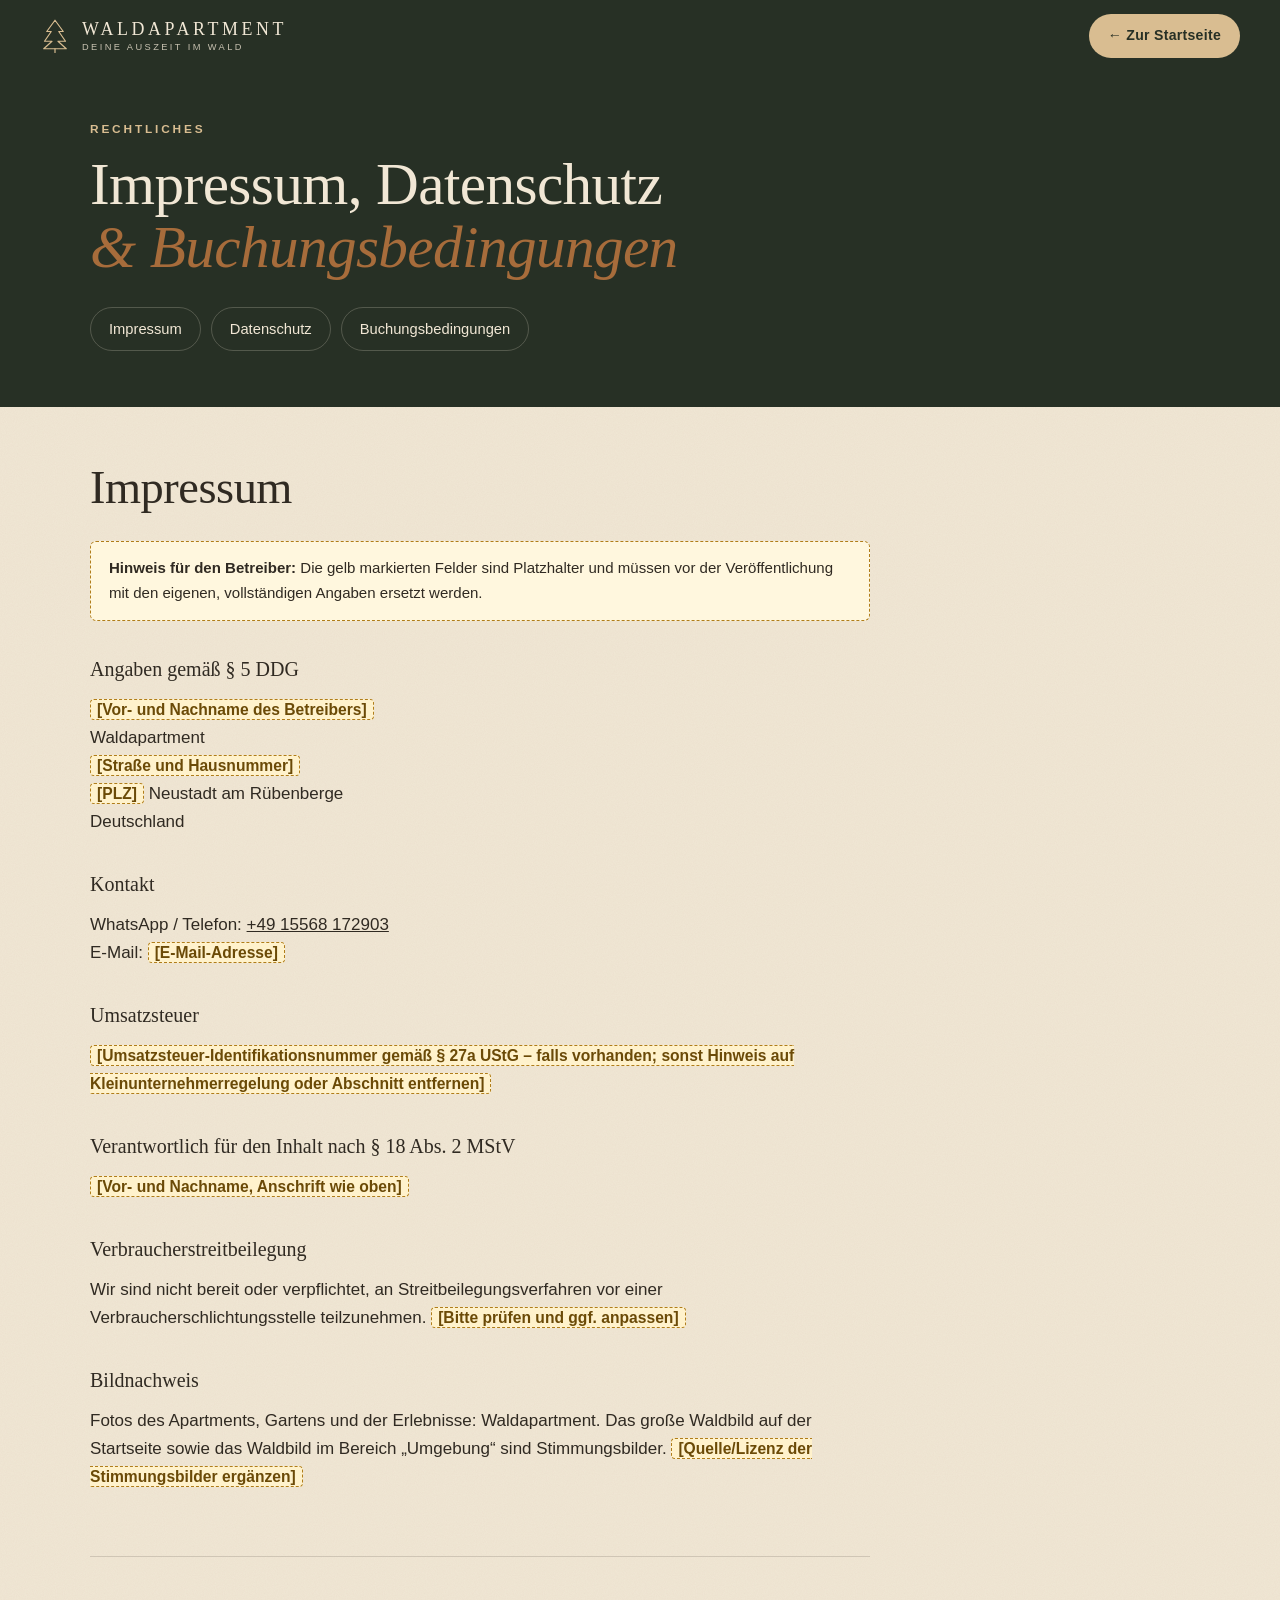
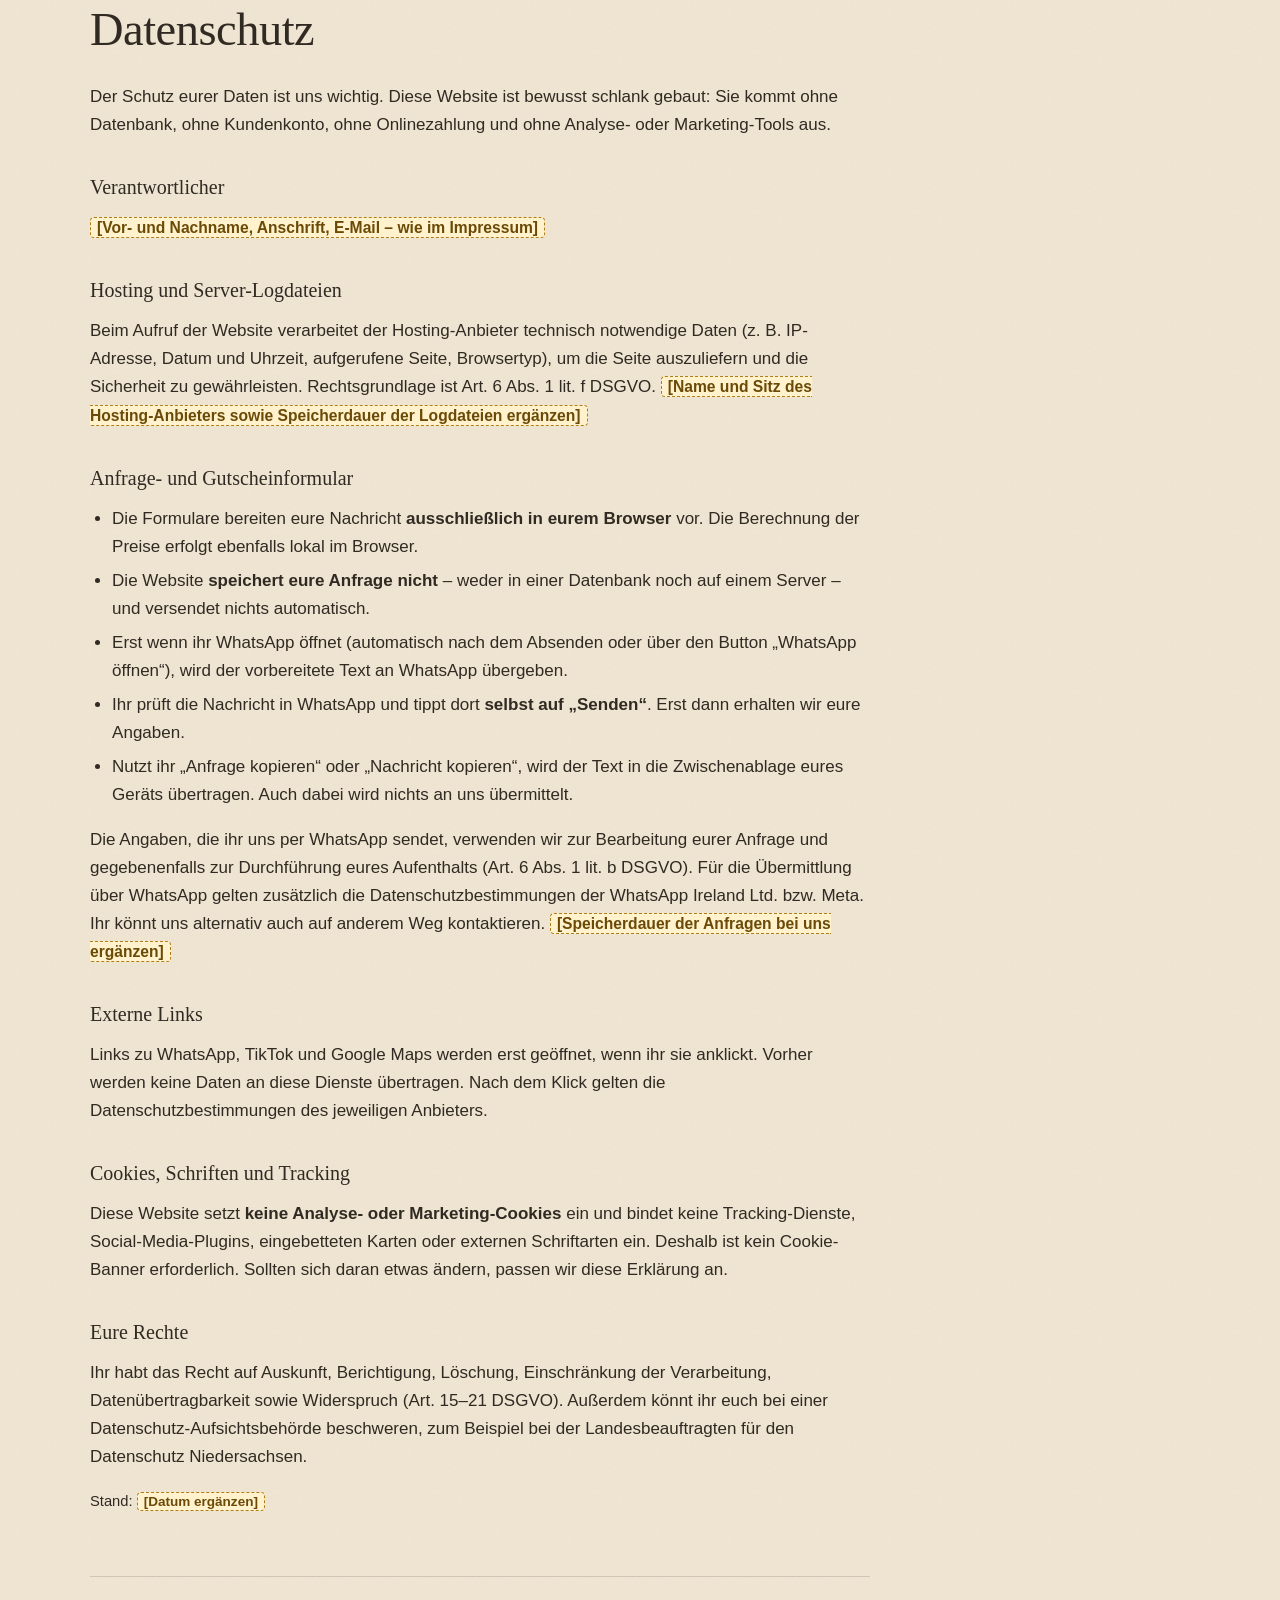
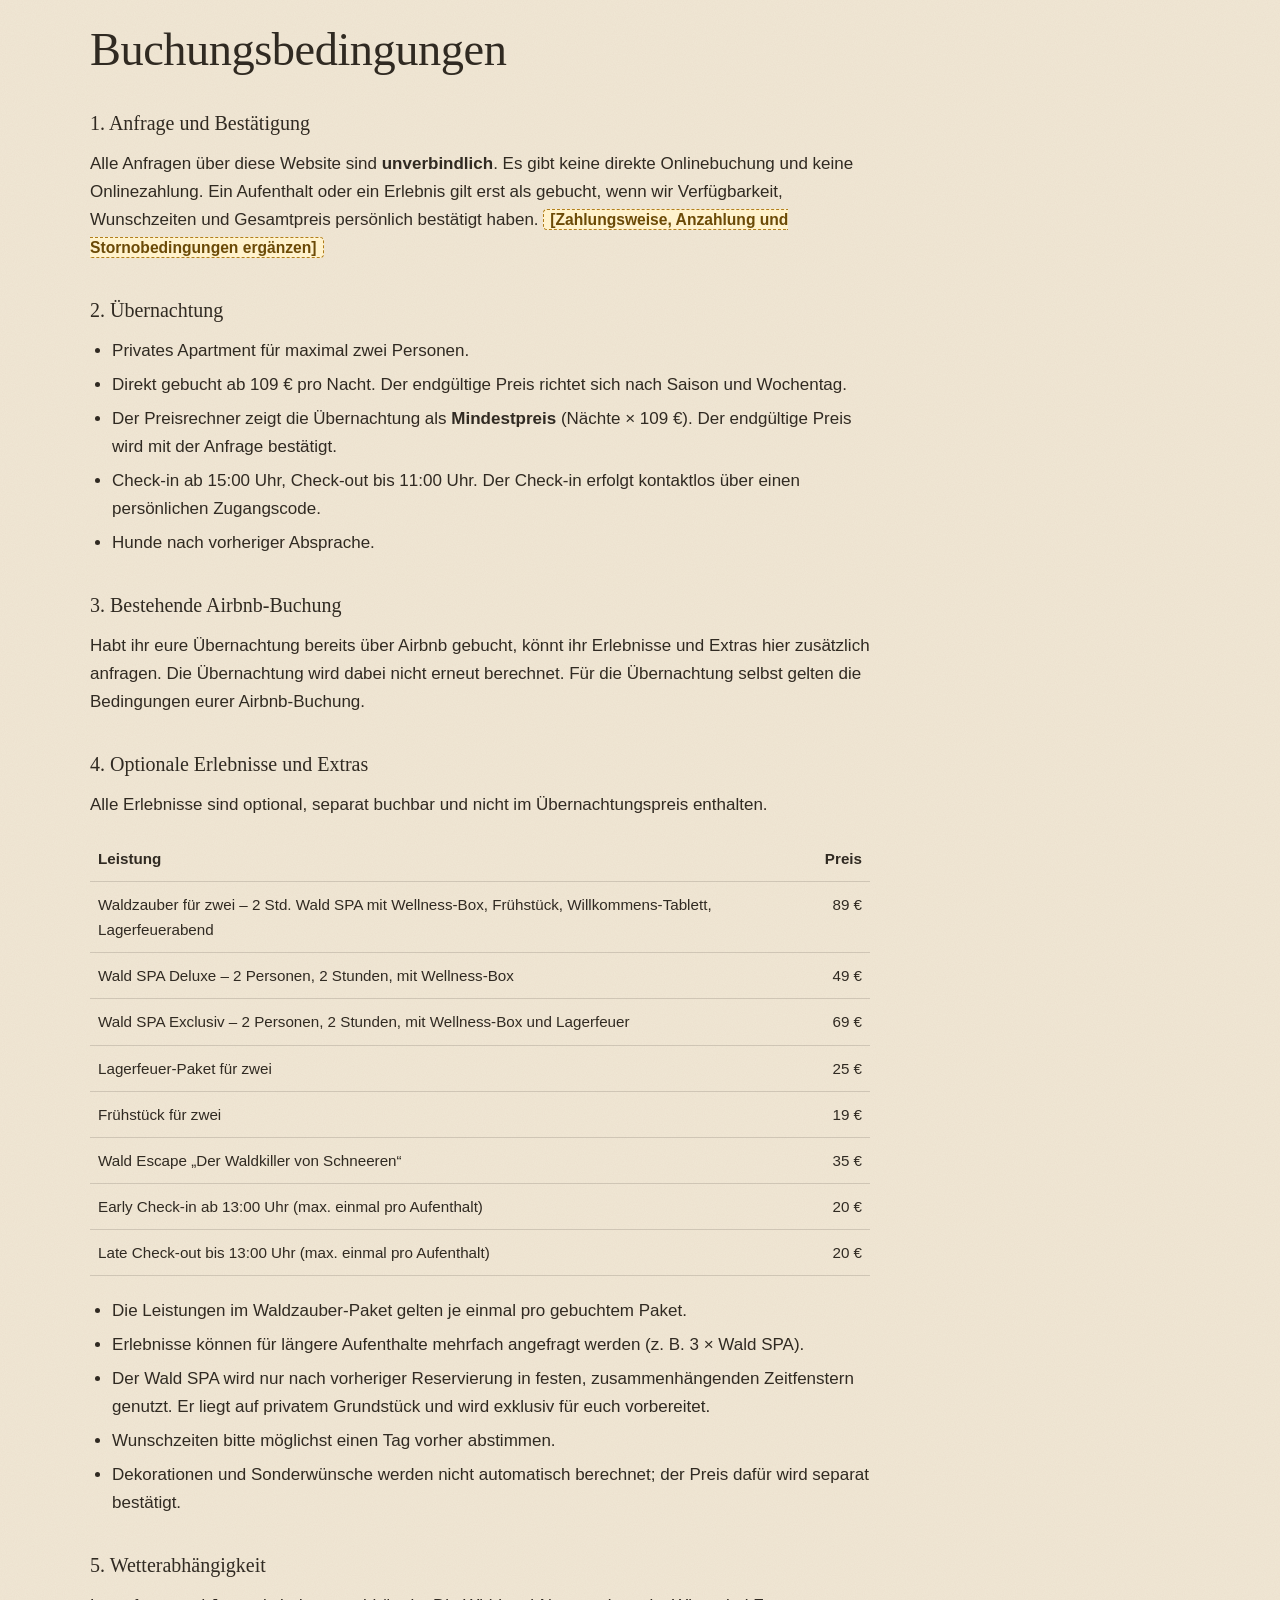
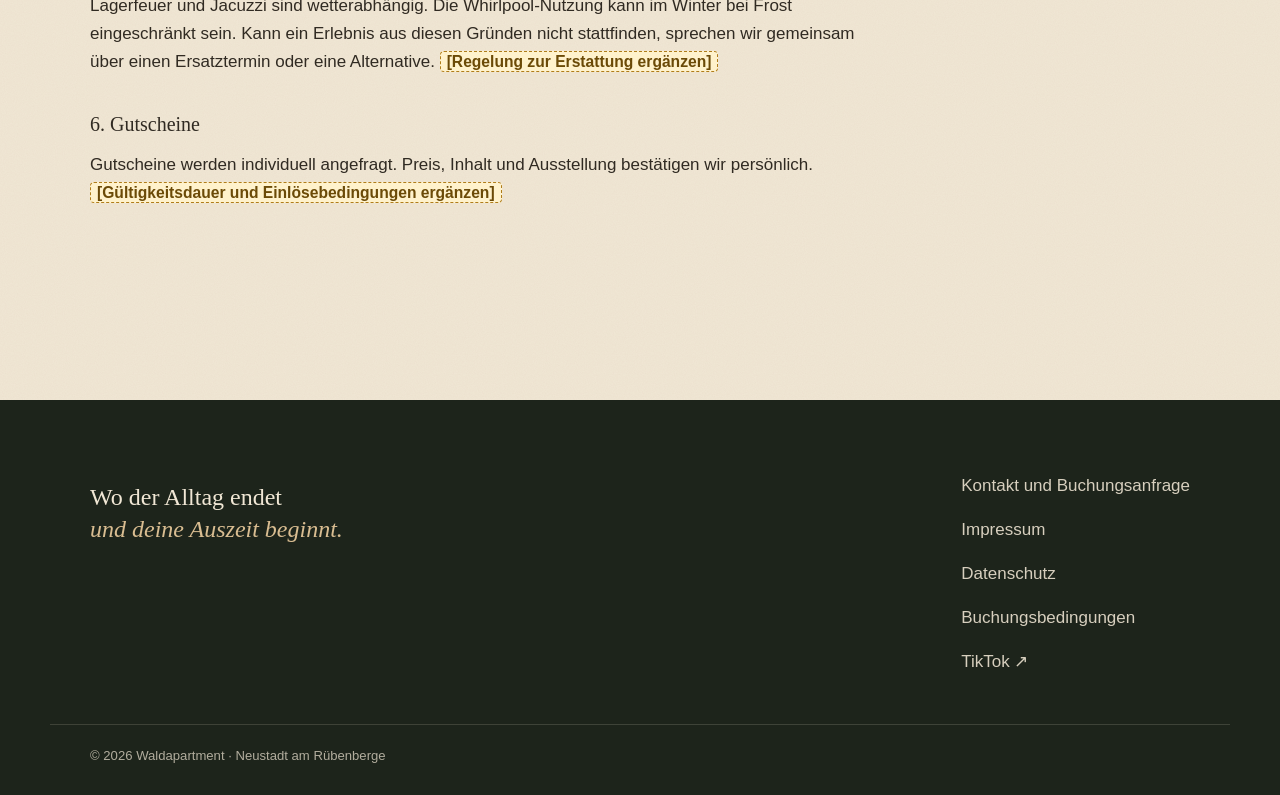
==== rechtliches.html @ f6530a15 "Waldapartment-Website: Startseite, Anfrage-Rechner, Gutscheine, Rechtliches Statische, responsive Se" ====
<!doctype html>
<html lang="de">
<head>
  <meta charset="utf-8">
  <meta name="viewport" content="width=device-width, initial-scale=1">
  <title>Impressum, Datenschutz &amp; Buchungsbedingungen | Waldapartment</title>
  <meta name="description" content="Impressum, Datenschutzerklärung und Buchungsbedingungen des Waldapartments in Neustadt am Rübenberge.">
  <meta name="robots" content="noindex, follow">
  <meta name="theme-color" content="#273025">
  <link rel="icon" href="assets/favicon.svg" type="image/svg+xml">
  <link rel="stylesheet" href="style.css">
  <style>
    .legal-header { background: var(--forest); color: var(--cream); }
    .legal-header .header-inner { height: 72px; }
    .legal-hero { background: var(--forest); color: var(--cream); padding: 48px 0 56px; }
    .legal-nav { display: flex; flex-wrap: wrap; gap: 10px; margin-top: 24px; }
    .legal-nav a { display: inline-flex; align-items: center; min-height: 44px; padding: 8px 18px; border: 1px solid var(--line-light); border-radius: 999px; text-decoration: none; font-size: .92rem; }
    .legal-nav a:hover { border-color: var(--linen); color: var(--linen); }
    .legal { padding-top: 56px; padding-bottom: 80px; }
    .legal section { max-width: 780px; padding-bottom: 48px; margin-bottom: 48px; border-bottom: 1px solid var(--line); scroll-margin-top: 24px; }
    .legal section:last-child { border-bottom: 0; }
    .legal h2 { margin-bottom: .6em; }
    .legal h3 { font-family: var(--serif); font-size: 1.25rem; margin: 1.6em 0 .5em; }
    .legal ul { list-style: disc; padding-left: 1.3em; margin-bottom: 1em; }
    .legal li { margin-bottom: .35em; }
    .todo { background: #fff2cc; border: 1px dashed #b07d1a; color: #6b4a07; padding: 1px 6px; border-radius: 4px; font-weight: 700; font-size: .92em; }
    .todo-box { background: #fff7de; border: 1px dashed #b07d1a; border-radius: var(--radius); padding: 14px 18px; margin-bottom: 1.4em; font-size: .94rem; }
    .price-table { width: 100%; border-collapse: collapse; margin: .6em 0 1.4em; font-size: .95rem; }
    .price-table th, .price-table td { text-align: left; padding: 10px 8px; border-bottom: 1px solid var(--line); vertical-align: top; }
    .price-table td:last-child, .price-table th:last-child { text-align: right; white-space: nowrap; }
    @media (max-width: 640px) { body { padding-bottom: 0; } }
  </style>
</head>
<body>
<a class="skip" href="#inhalt">Zum Inhalt springen</a>
<header class="site-header legal-header" style="position:static">
  <div class="header-inner">
    <a href="index.html" class="brand" aria-label="Zurück zur Startseite">
      <svg class="brand-tree" viewBox="0 0 40 48" aria-hidden="true"><path d="M20 3 9 18h6L6 31h10L5 41h30L24 31h10l-9-13h6Z" fill="none" stroke="currentColor" stroke-width="1.6" stroke-linejoin="round"/><path d="M20 41v5" stroke="currentColor" stroke-width="1.6" stroke-linecap="round"/></svg>
      <span class="brand-text">WALDAPARTMENT<small>DEINE AUSZEIT IM WALD</small></span>
    </a>
    <a class="btn btn-sand btn-sm" href="index.html" style="margin-left:auto">← Zur Startseite</a>
  </div>
</header>

<div class="legal-hero">
  <div class="container">
    <p class="eyebrow eyebrow-sand">Rechtliches</p>
    <h1 class="display-2">Impressum, Datenschutz<br><em>&amp; Buchungsbedingungen</em></h1>
    <nav class="legal-nav" aria-label="Rechtliche Abschnitte">
      <a href="#impressum">Impressum</a>
      <a href="#datenschutz">Datenschutz</a>
      <a href="#bedingungen">Buchungsbedingungen</a>
    </nav>
  </div>
</div>

<main class="legal container" id="inhalt">
  <section id="impressum" aria-labelledby="h-impressum">
    <h2 class="display-3" id="h-impressum">Impressum</h2>
    <p class="todo-box"><strong>Hinweis für den Betreiber:</strong> Die gelb markierten Felder sind Platzhalter und müssen vor der Veröffentlichung mit den eigenen, vollständigen Angaben ersetzt werden.</p>
    <h3>Angaben gemäß § 5 DDG</h3>
    <p>
      <span class="todo">[Vor- und Nachname des Betreibers]</span><br>
      Waldapartment<br>
      <span class="todo">[Straße und Hausnummer]</span><br>
      <span class="todo">[PLZ]</span> Neustadt am Rübenberge<br>
      Deutschland
    </p>
    <h3>Kontakt</h3>
    <p>
      WhatsApp / Telefon: <a href="https://wa.me/4915568172903" target="_blank" rel="noopener noreferrer">+49 15568 172903</a><br>
      E-Mail: <span class="todo">[E-Mail-Adresse]</span>
    </p>
    <h3>Umsatzsteuer</h3>
    <p><span class="todo">[Umsatzsteuer-Identifikationsnummer gemäß § 27a UStG – falls vorhanden; sonst Hinweis auf Kleinunternehmerregelung oder Abschnitt entfernen]</span></p>
    <h3>Verantwortlich für den Inhalt nach § 18 Abs. 2 MStV</h3>
    <p><span class="todo">[Vor- und Nachname, Anschrift wie oben]</span></p>
    <h3>Verbraucherstreitbeilegung</h3>
    <p>Wir sind nicht bereit oder verpflichtet, an Streitbeilegungsverfahren vor einer Verbraucherschlichtungsstelle teilzunehmen. <span class="todo">[Bitte prüfen und ggf. anpassen]</span></p>
    <h3>Bildnachweis</h3>
    <p>Fotos des Apartments, Gartens und der Erlebnisse: Waldapartment. Das große Waldbild auf der Startseite sowie das Waldbild im Bereich „Umgebung“ sind Stimmungsbilder. <span class="todo">[Quelle/Lizenz der Stimmungsbilder ergänzen]</span></p>
  </section>

  <section id="datenschutz" aria-labelledby="h-datenschutz">
    <h2 class="display-3" id="h-datenschutz">Datenschutz</h2>
    <p>Der Schutz eurer Daten ist uns wichtig. Diese Website ist bewusst schlank gebaut: Sie kommt ohne Datenbank, ohne Kundenkonto, ohne Onlinezahlung und ohne Analyse- oder Marketing-Tools aus.</p>

    <h3>Verantwortlicher</h3>
    <p><span class="todo">[Vor- und Nachname, Anschrift, E-Mail – wie im Impressum]</span></p>

    <h3>Hosting und Server-Logdateien</h3>
    <p>Beim Aufruf der Website verarbeitet der Hosting-Anbieter technisch notwendige Daten (z. B. IP-Adresse, Datum und Uhrzeit, aufgerufene Seite, Browsertyp), um die Seite auszuliefern und die Sicherheit zu gewährleisten. Rechtsgrundlage ist Art. 6 Abs. 1 lit. f DSGVO. <span class="todo">[Name und Sitz des Hosting-Anbieters sowie Speicherdauer der Logdateien ergänzen]</span></p>

    <h3>Anfrage- und Gutscheinformular</h3>
    <ul>
      <li>Die Formulare bereiten eure Nachricht <strong>ausschließlich in eurem Browser</strong> vor. Die Berechnung der Preise erfolgt ebenfalls lokal im Browser.</li>
      <li>Die Website <strong>speichert eure Anfrage nicht</strong> – weder in einer Datenbank noch auf einem Server – und versendet nichts automatisch.</li>
      <li>Erst wenn ihr WhatsApp öffnet (automatisch nach dem Absenden oder über den Button „WhatsApp öffnen“), wird der vorbereitete Text an WhatsApp übergeben.</li>
      <li>Ihr prüft die Nachricht in WhatsApp und tippt dort <strong>selbst auf „Senden“</strong>. Erst dann erhalten wir eure Angaben.</li>
      <li>Nutzt ihr „Anfrage kopieren“ oder „Nachricht kopieren“, wird der Text in die Zwischenablage eures Geräts übertragen. Auch dabei wird nichts an uns übermittelt.</li>
    </ul>
    <p>Die Angaben, die ihr uns per WhatsApp sendet, verwenden wir zur Bearbeitung eurer Anfrage und gegebenenfalls zur Durchführung eures Aufenthalts (Art. 6 Abs. 1 lit. b DSGVO). Für die Übermittlung über WhatsApp gelten zusätzlich die Datenschutzbestimmungen der WhatsApp Ireland Ltd. bzw. Meta. Ihr könnt uns alternativ auch auf anderem Weg kontaktieren. <span class="todo">[Speicherdauer der Anfragen bei uns ergänzen]</span></p>

    <h3>Externe Links</h3>
    <p>Links zu WhatsApp, TikTok und Google Maps werden erst geöffnet, wenn ihr sie anklickt. Vorher werden keine Daten an diese Dienste übertragen. Nach dem Klick gelten die Datenschutzbestimmungen des jeweiligen Anbieters.</p>

    <h3>Cookies, Schriften und Tracking</h3>
    <p>Diese Website setzt <strong>keine Analyse- oder Marketing-Cookies</strong> ein und bindet keine Tracking-Dienste, Social-Media-Plugins, eingebetteten Karten oder externen Schriftarten ein. Deshalb ist kein Cookie-Banner erforderlich. Sollten sich daran etwas ändern, passen wir diese Erklärung an.</p>

    <h3>Eure Rechte</h3>
    <p>Ihr habt das Recht auf Auskunft, Berichtigung, Löschung, Einschränkung der Verarbeitung, Datenübertragbarkeit sowie Widerspruch (Art. 15–21 DSGVO). Außerdem könnt ihr euch bei einer Datenschutz-Aufsichtsbehörde beschweren, zum Beispiel bei der Landesbeauftragten für den Datenschutz Niedersachsen.</p>
    <p class="small">Stand: <span class="todo">[Datum ergänzen]</span></p>
  </section>

  <section id="bedingungen" aria-labelledby="h-bedingungen">
    <h2 class="display-3" id="h-bedingungen">Buchungsbedingungen</h2>

    <h3>1. Anfrage und Bestätigung</h3>
    <p>Alle Anfragen über diese Website sind <strong>unverbindlich</strong>. Es gibt keine direkte Onlinebuchung und keine Onlinezahlung. Ein Aufenthalt oder ein Erlebnis gilt erst als gebucht, wenn wir Verfügbarkeit, Wunschzeiten und Gesamtpreis persönlich bestätigt haben. <span class="todo">[Zahlungsweise, Anzahlung und Stornobedingungen ergänzen]</span></p>

    <h3>2. Übernachtung</h3>
    <ul>
      <li>Privates Apartment für maximal zwei Personen.</li>
      <li>Direkt gebucht ab 109 € pro Nacht. Der endgültige Preis richtet sich nach Saison und Wochentag.</li>
      <li>Der Preisrechner zeigt die Übernachtung als <strong>Mindestpreis</strong> (Nächte × 109 €). Der endgültige Preis wird mit der Anfrage bestätigt.</li>
      <li>Check-in ab 15:00 Uhr, Check-out bis 11:00 Uhr. Der Check-in erfolgt kontaktlos über einen persönlichen Zugangscode.</li>
      <li>Hunde nach vorheriger Absprache.</li>
    </ul>

    <h3>3. Bestehende Airbnb-Buchung</h3>
    <p>Habt ihr eure Übernachtung bereits über Airbnb gebucht, könnt ihr Erlebnisse und Extras hier zusätzlich anfragen. Die Übernachtung wird dabei nicht erneut berechnet. Für die Übernachtung selbst gelten die Bedingungen eurer Airbnb-Buchung.</p>

    <h3>4. Optionale Erlebnisse und Extras</h3>
    <p>Alle Erlebnisse sind optional, separat buchbar und nicht im Übernachtungspreis enthalten.</p>
    <table class="price-table">
      <thead><tr><th scope="col">Leistung</th><th scope="col">Preis</th></tr></thead>
      <tbody>
        <tr><td>Waldzauber für zwei – 2 Std. Wald SPA mit Wellness-Box, Frühstück, Willkommens-Tablett, Lagerfeuerabend</td><td>89 €</td></tr>
        <tr><td>Wald SPA Deluxe – 2 Personen, 2 Stunden, mit Wellness-Box</td><td>49 €</td></tr>
        <tr><td>Wald SPA Exclusiv – 2 Personen, 2 Stunden, mit Wellness-Box und Lagerfeuer</td><td>69 €</td></tr>
        <tr><td>Lagerfeuer-Paket für zwei</td><td>25 €</td></tr>
        <tr><td>Frühstück für zwei</td><td>19 €</td></tr>
        <tr><td>Wald Escape „Der Waldkiller von Schneeren“</td><td>35 €</td></tr>
        <tr><td>Early Check-in ab 13:00 Uhr (max. einmal pro Aufenthalt)</td><td>20 €</td></tr>
        <tr><td>Late Check-out bis 13:00 Uhr (max. einmal pro Aufenthalt)</td><td>20 €</td></tr>
      </tbody>
    </table>
    <ul>
      <li>Die Leistungen im Waldzauber-Paket gelten je einmal pro gebuchtem Paket.</li>
      <li>Erlebnisse können für längere Aufenthalte mehrfach angefragt werden (z. B. 3 × Wald SPA).</li>
      <li>Der Wald SPA wird nur nach vorheriger Reservierung in festen, zusammenhängenden Zeitfenstern genutzt. Er liegt auf privatem Grundstück und wird exklusiv für euch vorbereitet.</li>
      <li>Wunschzeiten bitte möglichst einen Tag vorher abstimmen.</li>
      <li>Dekorationen und Sonderwünsche werden nicht automatisch berechnet; der Preis dafür wird separat bestätigt.</li>
    </ul>

    <h3>5. Wetterabhängigkeit</h3>
    <p>Lagerfeuer und Jacuzzi sind wetterabhängig. Die Whirlpool-Nutzung kann im Winter bei Frost eingeschränkt sein. Kann ein Erlebnis aus diesen Gründen nicht stattfinden, sprechen wir gemeinsam über einen Ersatztermin oder eine Alternative. <span class="todo">[Regelung zur Erstattung ergänzen]</span></p>

    <h3>6. Gutscheine</h3>
    <p>Gutscheine werden individuell angefragt. Preis, Inhalt und Ausstellung bestätigen wir persönlich. <span class="todo">[Gültigkeitsdauer und Einlösebedingungen ergänzen]</span></p>
  </section>
</main>

<footer class="site-footer">
  <div class="container footer-grid">
    <p class="footer-claim">Wo der Alltag endet<br><em>und deine Auszeit beginnt.</em></p>
    <ul class="footer-links">
      <li><a href="index.html#anfrage">Kontakt und Buchungsanfrage</a></li>
      <li><a href="#impressum">Impressum</a></li>
      <li><a href="#datenschutz">Datenschutz</a></li>
      <li><a href="#bedingungen">Buchungsbedingungen</a></li>
      <li><a href="https://www.tiktok.com/@waldapartmentneustadt" target="_blank" rel="noopener noreferrer">TikTok ↗</a></li>
    </ul>
  </div>
  <p class="container copyright">© <span id="year">2026</span> Waldapartment · Neustadt am Rübenberge</p>
</footer>
<script>document.getElementById('year').textContent = new Date().getFullYear();</script>
</body>
</html>
---- style.css ----
/* ==========================================================
   Waldapartment – Deine Auszeit im Wald
   ========================================================== */
:root {
  --forest: #273025;
  --pine: #384331;
  --cream: #F1E7D5;
  --linen: #D9BD91;
  --copper: #A76C3B;
  --ink: #302A22;

  --forest-deep: #1d241b;
  --cream-2: #e9dcc4;
  --line: rgba(48, 42, 34, .16);
  --line-light: rgba(241, 231, 213, .22);
  --muted: #5d5346;
  --whatsapp: #2f6b46;

  --serif: Georgia, "Times New Roman", serif;
  --sans: Arial, Helvetica, sans-serif;

  --radius: 6px;
  --radius-lg: 10px;
  --container: 1180px;
  --gutter: clamp(16px, 4vw, 40px);
  --header-h: 84px;
  --ease: cubic-bezier(.2, .7, .2, 1);

  --paper: url("data:image/svg+xml,%3Csvg xmlns='http://www.w3.org/2000/svg' width='160' height='160'%3E%3Cfilter id='n'%3E%3CfeTurbulence type='fractalNoise' baseFrequency='.9' numOctaves='2' stitchTiles='stitch'/%3E%3CfeColorMatrix values='0 0 0 0 .35 0 0 0 0 .27 0 0 0 0 .17 0 0 0 .07 0'/%3E%3C/filter%3E%3Crect width='160' height='160' filter='url(%23n)'/%3E%3C/svg%3E");
}

*, *::before, *::after { box-sizing: border-box; }
html { -webkit-text-size-adjust: 100%; scroll-padding-top: 72px; }
@media (prefers-reduced-motion: no-preference) { html { scroll-behavior: smooth; } }
body {
  margin: 0;
  font-family: var(--sans);
  font-size: 17px;
  line-height: 1.65;
  color: var(--ink);
  background: var(--cream) var(--paper);
  overflow-x: hidden;
}
img { max-width: 100%; height: auto; display: block; }
figure { margin: 0; }
p { margin: 0 0 1em; }
a { color: inherit; }
h1, h2, h3 { margin: 0; font-weight: 400; }
button, input, select, textarea { font: inherit; color: inherit; }
ul { margin: 0; padding: 0; list-style: none; }
[hidden] { display: none !important; }

:focus-visible { outline: 3px solid var(--copper); outline-offset: 3px; border-radius: 3px; }
.request :focus-visible, .spa :focus-visible, .special-card :focus-visible, .site-header :focus-visible, .site-footer :focus-visible { outline-color: var(--linen); }

.sr-only { position: absolute; width: 1px; height: 1px; padding: 0; margin: -1px; overflow: hidden; clip: rect(0 0 0 0); white-space: nowrap; border: 0; }
.skip { position: absolute; left: 12px; top: -60px; z-index: 200; background: var(--cream); color: var(--forest); padding: 10px 16px; border-radius: var(--radius); }
.skip:focus { top: 12px; }

.container { width: 100%; max-width: var(--container); margin: 0 auto; padding: 0 var(--gutter); }
.narrow { max-width: 820px; }
.section { padding: clamp(64px, 9vw, 120px) 0; }

/* ---------- Typography ---------- */
.display, .display-2, .display-3, .h2, .h3 { font-family: var(--serif); line-height: 1.08; letter-spacing: -.01em; }
.display { font-size: clamp(2.6rem, 7.4vw, 5.6rem); }
.display-2 { font-size: clamp(2.1rem, 5vw, 3.7rem); margin-bottom: .45em; }
.display-3 { font-size: clamp(1.9rem, 4vw, 2.9rem); margin-bottom: .4em; }
.h2 { font-size: clamp(1.7rem, 3.2vw, 2.4rem); margin-bottom: .45em; }
.h3 { font-size: clamp(1.3rem, 2.2vw, 1.6rem); margin-bottom: .5em; line-height: 1.2; }
.display em, .display-2 em, .display-3 em, .special-lead em, .footer-claim em { font-style: italic; color: var(--copper); }
.hero .display em, .spa em, .request .display-2 em, .special-card em, .footer-claim em { color: var(--linen); }

.eyebrow {
  font-family: var(--sans);
  font-size: .74rem;
  letter-spacing: .24em;
  text-transform: uppercase;
  font-weight: 700;
  margin-bottom: 1.1em;
}
.eyebrow-copper { color: var(--copper); }
.eyebrow-sand { color: var(--linen); }
.small { font-size: .92rem; }
.fine { font-size: .82rem; line-height: 1.55; opacity: .85; }
.center { text-align: center; }
.strong { font-weight: 700; margin: 0; }
.req { color: var(--copper); }
.opt { font-weight: 400; opacity: .7; font-size: .85em; }

/* ---------- Buttons ---------- */
.btn {
  display: inline-flex; align-items: center; justify-content: center; gap: .5em;
  min-height: 48px; padding: 12px 24px;
  border-radius: 999px; border: 1px solid transparent;
  font-family: var(--sans); font-size: .95rem; font-weight: 700; letter-spacing: .02em;
  text-decoration: none; cursor: pointer; text-align: center;
  transition: background-color .25s var(--ease), color .25s var(--ease), border-color .25s var(--ease), transform .25s var(--ease);
}
.btn:active { transform: translateY(1px); }
.btn-sm { min-height: 44px; padding: 9px 18px; font-size: .88rem; }
.btn-block { width: 100%; }
.btn-sand { background: var(--linen); color: var(--forest); }
.btn-sand:hover { background: #e6cda4; }
.btn-forest { background: var(--forest); color: var(--cream); }
.btn-forest:hover { background: var(--pine); }
.btn-ghost { border-color: rgba(241, 231, 213, .55); color: var(--cream); background: rgba(39, 48, 37, .18); }
.btn-ghost:hover { background: rgba(241, 231, 213, .12); border-color: var(--cream); }
.btn-outline { border-color: var(--forest); color: var(--forest); background: transparent; }
.btn-outline:hover { background: var(--forest); color: var(--cream); }
.btn-outline-light { border-color: var(--linen); color: var(--cream); background: transparent; }
.btn-outline-light:hover { background: rgba(217, 189, 145, .15); }
.btn-whatsapp { background: var(--whatsapp); color: #fff; }
.btn-whatsapp:hover { background: #255a3a; }
.btn-row { display: flex; flex-wrap: wrap; gap: 12px; }

.link-arrow { display: inline-flex; gap: .4em; align-items: center; min-height: 44px; color: var(--forest); font-weight: 700; text-decoration: none; border-bottom: 1px solid var(--copper); }
.link-arrow:hover { color: var(--copper); }

/* ---------- Header ---------- */
.site-header { position: fixed; inset: 0 0 auto 0; z-index: 100; color: var(--cream); transition: background-color .35s var(--ease), box-shadow .35s var(--ease); }
.header-inner { max-width: 1320px; margin: 0 auto; padding: 0 var(--gutter); height: var(--header-h); display: flex; align-items: center; gap: 24px; transition: height .35s var(--ease); }
.site-header.is-scrolled, .site-header.menu-open { background: var(--forest); box-shadow: 0 1px 0 var(--line-light); }
.site-header.is-scrolled .header-inner { height: 64px; }

.brand { display: inline-flex; align-items: center; gap: 12px; text-decoration: none; color: inherit; min-height: 44px; }
.brand-tree { width: 30px; height: 36px; flex: none; color: var(--linen); }
.brand-text { font-family: var(--serif); font-size: 1.12rem; letter-spacing: .2em; line-height: 1.15; }
.brand-text small { display: block; font-family: var(--sans); font-size: .58rem; letter-spacing: .26em; opacity: .8; margin-top: 3px; }

.main-nav { display: flex; gap: clamp(14px, 2vw, 30px); margin-left: auto; }
.main-nav a { text-decoration: none; font-size: .9rem; letter-spacing: .04em; padding: 10px 0; position: relative; }
.main-nav a::after { content: ""; position: absolute; left: 0; right: 0; bottom: 4px; height: 1px; background: var(--linen); transform: scaleX(0); transform-origin: left; transition: transform .3s var(--ease); }
.main-nav a:hover::after { transform: scaleX(1); }
.header-cta .short { display: none; }
.menu-toggle { display: none; width: 46px; height: 46px; border: 1px solid var(--line-light); background: transparent; border-radius: 999px; cursor: pointer; flex-direction: column; justify-content: center; align-items: center; gap: 5px; padding: 0; }
.menu-toggle span { display: block; width: 18px; height: 1.5px; background: var(--cream); transition: transform .3s var(--ease), opacity .2s; }
.menu-toggle[aria-expanded="true"] span:nth-child(1) { transform: translateY(6.5px) rotate(45deg); }
.menu-toggle[aria-expanded="true"] span:nth-child(2) { opacity: 0; }
.menu-toggle[aria-expanded="true"] span:nth-child(3) { transform: translateY(-6.5px) rotate(-45deg); }

/* ---------- Hero ---------- */
.hero { position: relative; min-height: 92vh; min-height: 92svh; display: flex; align-items: flex-end; color: var(--cream); overflow: hidden; background: var(--forest); }
.hero-img { position: absolute; inset: 0; width: 100%; height: 100%; object-fit: cover; object-position: 60% 50%; }
.hero-shade { position: absolute; inset: 0; background:
  linear-gradient(180deg, rgba(29, 36, 27, .72) 0%, rgba(29, 36, 27, .15) 30%, rgba(29, 36, 27, .35) 55%, rgba(29, 36, 27, .92) 100%),
  linear-gradient(90deg, rgba(29, 36, 27, .7) 0%, rgba(29, 36, 27, 0) 70%); }
.hero-content { position: relative; padding-top: 140px; padding-bottom: clamp(80px, 12vh, 130px); }
.hero .display { margin: 0 0 .4em; text-shadow: 0 2px 30px rgba(0, 0, 0, .25); }
.hero-lead { font-size: clamp(1.02rem, 1.6vw, 1.2rem); max-width: 34em; opacity: .95; margin-bottom: 1.8em; }
.hero-price { margin: 1.4em 0 0; font-size: .92rem; letter-spacing: .03em; opacity: .9; }
.hero-price strong { color: var(--linen); font-family: var(--serif); font-size: 1.15rem; }
.hero-hint { position: absolute; left: 50%; bottom: 22px; transform: translateX(-50%); margin: 0; font-size: .66rem; letter-spacing: .32em; text-transform: uppercase; opacity: .75; white-space: nowrap; display: flex; flex-direction: column; align-items: center; gap: 8px; }
.hero-hint::after { content: ""; width: 1px; height: 26px; background: linear-gradient(var(--linen), transparent); }
.photo-note { position: absolute; right: 14px; bottom: 12px; margin: 0; font-size: .65rem; letter-spacing: .12em; opacity: .55; }

/* ---------- Trust ---------- */
.trust { background: var(--forest); color: var(--cream); border-top: 1px solid var(--line-light); }
.trust-list { display: grid; grid-template-columns: repeat(3, 1fr); }
.trust-list li { display: flex; align-items: center; justify-content: center; gap: 12px; padding: 22px 12px; font-size: .92rem; letter-spacing: .04em; text-align: center; }
.trust-list li + li { border-left: 1px solid var(--line-light); }
.trust-list svg { width: 22px; height: 26px; color: var(--linen); flex: none; }

/* ---------- Airbnb ---------- */
.airbnb { margin-top: clamp(40px, 6vw, 72px); }
.airbnb-card { display: flex; align-items: center; justify-content: space-between; gap: 28px; padding: clamp(24px, 4vw, 40px); border: 1px solid var(--copper); border-radius: var(--radius-lg); background: linear-gradient(120deg, rgba(217, 189, 145, .45), rgba(217, 189, 145, .15)); }
.airbnb-card p:last-child { margin-bottom: 0; max-width: 40em; }
.airbnb-card .btn { flex: none; }

/* ---------- Apartment ---------- */
.intro-grid { display: grid; grid-template-columns: 1.1fr 1fr; gap: clamp(28px, 6vw, 80px); align-items: end; margin-bottom: clamp(40px, 6vw, 72px); }
.intro-text p { font-size: 1.08rem; }
.price-tag { padding: 14px 18px; border-left: 2px solid var(--copper); background: rgba(217, 189, 145, .25); border-radius: 0 var(--radius) var(--radius) 0; font-size: 1rem !important; }
.price-tag strong { font-family: var(--serif); font-size: 1.2em; color: var(--forest); }
.price-label { display: inline-block; font-size: .66rem; letter-spacing: .2em; text-transform: uppercase; font-weight: 700; color: var(--copper); margin-right: .5em; }
.price-tag-dark { background: rgba(241, 231, 213, .08); border-left-color: var(--linen); max-width: 640px; }
.price-tag-dark strong { color: var(--linen); }
.price-tag-dark .price-label { color: var(--linen); }

.tabs { display: flex; gap: 6px; border-bottom: 1px solid var(--line); margin-bottom: 28px; overflow-x: auto; scrollbar-width: none; }
.tabs::-webkit-scrollbar { display: none; }
.tabs [role="tab"] { flex: none; min-height: 48px; padding: 10px 18px; border: 0; background: transparent; cursor: pointer; font-size: .92rem; letter-spacing: .03em; color: var(--muted); border-bottom: 2px solid transparent; margin-bottom: -1px; white-space: nowrap; }
.tabs [role="tab"]:hover { color: var(--forest); }
.tabs [role="tab"][aria-selected="true"] { color: var(--forest); font-weight: 700; border-bottom-color: var(--copper); }

.gallery-panel { display: grid; grid-template-columns: 1.15fr 1fr; gap: clamp(24px, 5vw, 64px); align-items: center; }
.gallery-panel:focus-visible { outline-offset: 8px; }
.gallery-media { aspect-ratio: 4 / 3; border-radius: var(--radius-lg); overflow: hidden; background: var(--pine); position: relative; }
.gallery-media img { width: 100%; height: 100%; object-fit: cover; }
.gallery-media.is-swapping img, .gallery-media.is-swapping .placeholder, .gallery-text.is-swapping { opacity: 0; }
.gallery-media img, .gallery-media .placeholder, .gallery-text { transition: opacity .3s var(--ease); }

.placeholder { position: absolute; inset: 0; display: flex; flex-direction: column; align-items: center; justify-content: center; gap: 14px; padding: 24px; text-align: center; color: var(--cream); background: linear-gradient(160deg, var(--pine), var(--forest)); }
.placeholder::before { content: ""; position: absolute; inset: 14px; border: 1px solid var(--line-light); border-radius: var(--radius); }
.placeholder svg { width: 46px; height: 56px; color: var(--linen); }
.placeholder p { margin: 0; font-family: var(--serif); font-size: 1.15rem; font-style: italic; }
.placeholder small { font-size: .7rem; letter-spacing: .2em; text-transform: uppercase; opacity: .7; }

.check-list li { position: relative; padding: 8px 0 8px 30px; border-bottom: 1px solid var(--line); }
.check-list li:last-child { border-bottom: 0; }
.check-list li::before { content: ""; position: absolute; left: 2px; top: 17px; width: 12px; height: 7px; border-left: 1.5px solid var(--copper); border-bottom: 1.5px solid var(--copper); transform: rotate(-45deg); }
.check-light li { border-bottom-color: var(--line-light); }
.check-light li::before { border-color: var(--linen); }
.two-col { display: grid; grid-template-columns: 1fr 1fr; column-gap: 24px; }
.two-col li:nth-last-child(2) { border-bottom: 0; }

.feature-strip { display: grid; grid-template-columns: repeat(4, 1fr); margin-top: clamp(32px, 5vw, 56px); border-top: 1px solid var(--line); border-bottom: 1px solid var(--line); }
.feature-strip li { padding: 18px 14px; text-align: center; font-size: .9rem; letter-spacing: .03em; }
.feature-strip li + li { border-left: 1px solid var(--line); }

/* ---------- Erlebnisse ---------- */
.experiences { background: var(--cream-2) var(--paper); padding-bottom: clamp(64px, 8vw, 110px); }
.section-head { max-width: 760px; margin-bottom: clamp(32px, 5vw, 56px); }
.note-pill { display: inline-block; margin: 0; padding: 8px 16px; border: 1px solid var(--copper); border-radius: 999px; font-size: .88rem; color: var(--copper); font-weight: 700; }

.special-card { display: grid; grid-template-columns: 1fr 1.15fr; background: var(--forest); color: var(--cream); border-radius: var(--radius-lg); overflow: hidden; border: 1px solid var(--copper); }
.special-media { position: relative; min-height: 100%; }
.special-media img { width: 100%; height: 100%; object-fit: cover; position: absolute; inset: 0; }
.badge { position: absolute; top: 18px; left: 18px; background: var(--linen); color: var(--forest); font-size: .7rem; letter-spacing: .18em; text-transform: uppercase; font-weight: 700; padding: 8px 14px; border-radius: 999px; }
.special-body { padding: clamp(28px, 5vw, 56px); }
.special-lead { font-family: var(--serif); font-size: 1.25rem; }
.special-body .check-list { margin: 1.2em 0 1.6em; }
.special-price { display: flex; align-items: center; gap: 20px; padding: 18px 0; margin-bottom: 22px; border-top: 1px solid var(--line-light); border-bottom: 1px solid var(--line-light); }
.special-price p { margin: 0; }
.big-price { font-family: var(--serif); font-size: clamp(3rem, 6vw, 4.2rem); line-height: 1; color: var(--linen); flex: none; }
.muted-light { opacity: .8; font-size: .92rem; }
.special-body .fine { margin: 18px 0 0; }

/* ---------- SPA ---------- */
.spa { background: var(--forest-deep); color: var(--cream); padding: clamp(64px, 9vw, 120px) 0; position: relative; }
.spa-grid { display: grid; grid-template-columns: 1fr 1.1fr; gap: clamp(32px, 6vw, 80px); align-items: center; }
.spa-media { position: relative; padding-bottom: 12%; }
.spa-main { width: 88%; aspect-ratio: 4 / 5; object-fit: cover; border-radius: var(--radius-lg); }
.spa-inset { position: absolute; right: 0; bottom: 0; width: 46%; aspect-ratio: 4 / 5; object-fit: cover; border-radius: var(--radius-lg); border: 6px solid var(--forest-deep); }
.spa-body > p { font-size: 1.05rem; opacity: .95; }
.spa-body .check-list { margin: 1.4em 0 2em; }
.spa-packages { display: grid; grid-template-columns: 1fr 1fr; gap: 16px; }
.package { border: 1px solid var(--line-light); border-radius: var(--radius-lg); padding: 22px; display: flex; flex-direction: column; background: rgba(56, 67, 49, .45); }
.package p { margin: 0; }
.package-name { font-family: var(--serif); font-size: 1.3rem; }
.package-sub { color: var(--linen); font-size: .92rem; margin-top: 2px !important; }
.package-meta { font-size: .85rem; opacity: .75; margin-top: 6px !important; flex: 1; }
.package-price { font-family: var(--serif); font-size: 2.3rem; color: var(--linen); margin: 12px 0 14px !important; line-height: 1; }
.good-to-know { margin-top: 24px; padding-top: 20px; border-top: 1px solid var(--line-light); font-size: .9rem; opacity: .9; }
.good-to-know .eyebrow { margin-bottom: .6em; }
.good-to-know p:last-child { margin: 0; }

/* ---------- Einzelne Erlebnisse ---------- */
.card-grid { display: grid; grid-template-columns: 1fr 1fr; gap: 22px; }
.exp-card { display: grid; grid-template-columns: 40% 1fr; background: rgba(255, 251, 243, .65); border: 1px solid var(--line); border-radius: var(--radius-lg); overflow: hidden; }
.exp-media { position: relative; min-height: 260px; background: var(--pine); }
.exp-media img { position: absolute; inset: 0; width: 100%; height: 100%; object-fit: cover; object-position: center 30%; }
.exp-body { padding: 24px; display: flex; flex-direction: column; }
.exp-body .eyebrow { margin-bottom: .6em; }
.exp-body .small { color: var(--muted); }
.exp-foot { margin-top: auto; display: flex; align-items: center; justify-content: space-between; gap: 12px; flex-wrap: wrap; padding-top: 14px; border-top: 1px solid var(--line); }
.exp-price { margin: 0; font-family: var(--serif); font-size: 1.6rem; color: var(--forest); line-height: 1.1; }
.exp-price span { font-family: var(--sans); font-size: .78rem; color: var(--muted); }
.exp-card-text { grid-template-columns: 1fr; background: transparent; border-style: dashed; border-color: var(--copper); }
.disclosure { border-top: 1px solid var(--line); margin-top: 8px; }
.disclosure summary, .faq-list summary { cursor: pointer; list-style: none; min-height: 48px; display: flex; align-items: center; justify-content: space-between; gap: 16px; font-weight: 700; }
.disclosure summary::-webkit-details-marker, .faq-list summary::-webkit-details-marker { display: none; }
.disclosure summary::after, .faq-list summary::after { content: "+"; font-family: var(--serif); font-size: 1.5rem; font-weight: 400; color: var(--copper); transition: transform .25s var(--ease); flex: none; }
.disclosure[open] summary::after, .faq-list details[open] summary::after { transform: rotate(45deg); }
.disclosure-body { padding: 4px 0 6px; }
.time-option { display: flex; align-items: center; justify-content: space-between; gap: 12px; padding: 12px 0; border-bottom: 1px solid var(--line); }
.time-option .exp-price { font-size: 1.25rem; }
.disclosure-body .small { margin: 12px 0 0; color: var(--muted); }

/* ---------- Umgebung ---------- */
.surroundings { background: var(--pine); color: var(--cream); padding: clamp(64px, 9vw, 120px) 0; }
.surroundings .display-2 em { color: var(--linen); }
.surroundings .eyebrow-copper { color: var(--linen); }
.surroundings-grid { display: grid; grid-template-columns: .9fr 1.1fr; gap: clamp(32px, 6vw, 80px); align-items: center; }
.surroundings-media { position: relative; aspect-ratio: 4 / 5; border-radius: var(--radius-lg); overflow: hidden; }
.surroundings-media img { width: 100%; height: 100%; object-fit: cover; }
.surroundings-media figcaption { position: absolute; right: 12px; bottom: 10px; font-size: .68rem; letter-spacing: .12em; opacity: .8; }
.surroundings p { font-size: 1.08rem; }
.link-list { margin-top: 28px; border-top: 1px solid var(--line-light); }
.link-list a { display: grid; grid-template-columns: 1fr auto auto; align-items: center; gap: 16px; min-height: 64px; padding: 12px 4px; border-bottom: 1px solid var(--line-light); text-decoration: none; transition: padding .25s var(--ease), color .25s; }
.link-list a span:first-child { font-family: var(--serif); font-size: 1.25rem; }
.link-list small { opacity: .7; font-size: .82rem; }
.link-list b { color: var(--linen); font-weight: 400; font-size: 1.2rem; }
.link-list a:hover { padding-left: 12px; color: var(--linen); }

/* ---------- FAQ ---------- */
.faq-list { border-top: 1px solid var(--line); margin-top: 18px; }
.faq-list details { border-bottom: 1px solid var(--line); }
.faq-list summary { padding: 14px 0; font-family: var(--serif); font-weight: 400; font-size: 1.15rem; }
.faq-list details p { margin: 0 0 18px; color: var(--muted); max-width: 62ch; }

/* ---------- Forms ---------- */
.form-card { background: rgba(255, 251, 243, .78); border: 1px solid var(--line); border-radius: var(--radius-lg); padding: clamp(20px, 3.5vw, 32px); margin: 0; min-width: 0; }
fieldset.form-card { margin-bottom: 20px; }
fieldset.form-card legend { float: left; width: 100%; padding: 0; }
fieldset.form-card legend + * { clear: both; }
.field { display: flex; flex-direction: column; gap: 6px; margin-bottom: 16px; min-width: 0; }
.field label, .output > label { font-size: .86rem; font-weight: 700; letter-spacing: .02em; }
.field-row { display: grid; grid-template-columns: 1fr 1fr; gap: 16px; }
input[type="text"], input[type="date"], select, textarea {
  width: 100%; min-height: 48px; padding: 11px 14px;
  font-size: 16px; /* verhindert Zoom auf iOS */
  background: #fffdf8; border: 1px solid rgba(48, 42, 34, .28); border-radius: var(--radius);
  color: var(--ink);
  -webkit-appearance: none; appearance: none;
}
input[type="date"] { display: block; min-width: 0; }
input[type="date"]::-webkit-date-and-time-value { text-align: left; }
select { background-image: linear-gradient(45deg, transparent 50%, var(--copper) 50%), linear-gradient(135deg, var(--copper) 50%, transparent 50%); background-position: calc(100% - 20px) 50%, calc(100% - 14px) 50%; background-size: 6px 6px; background-repeat: no-repeat; padding-right: 40px; }
textarea { resize: vertical; line-height: 1.5; }
input:focus, select:focus, textarea:focus { border-color: var(--copper); outline: none; box-shadow: 0 0 0 3px rgba(167, 108, 59, .25); }
input[aria-invalid="true"], select[aria-invalid="true"] { border-color: #a0402a; }
.check { display: flex; align-items: center; gap: 12px; min-height: 44px; cursor: pointer; margin-bottom: 8px; }
.check input { width: 22px; height: 22px; accent-color: var(--forest); flex: none; margin: 0; }
.hint { color: var(--muted); }
.form-error { color: #8f3523; background: rgba(160, 64, 42, .08); border-left: 3px solid #a0402a; padding: 10px 14px; border-radius: 0 var(--radius) var(--radius) 0; font-size: .92rem; }
.status { min-height: 1.4em; font-size: .9rem; margin: 10px 0 0; font-weight: 700; }

.toggle { position: relative; display: flex; align-items: flex-start; gap: 14px; padding: 16px; margin-bottom: 20px; border: 1px solid var(--copper); border-radius: var(--radius-lg); background: rgba(217, 189, 145, .22); cursor: pointer; }
.toggle input { position: absolute; opacity: 0; width: 1px; height: 1px; }
.toggle-ui { flex: none; width: 46px; height: 28px; border-radius: 999px; background: rgba(48, 42, 34, .25); position: relative; transition: background .25s; margin-top: 2px; }
.toggle-ui::after { content: ""; position: absolute; top: 3px; left: 3px; width: 22px; height: 22px; border-radius: 50%; background: #fff; transition: transform .25s var(--ease); }
.toggle input:checked + .toggle-ui { background: var(--forest); }
.toggle input:checked + .toggle-ui::after { transform: translateX(18px); }
.toggle input:focus-visible + .toggle-ui { outline: 3px solid var(--copper); outline-offset: 3px; }
.toggle small { display: block; color: var(--muted); font-size: .86rem; line-height: 1.45; margin-top: 2px; }

/* ---------- Gutschein ---------- */
.voucher-grid { display: grid; grid-template-columns: 1fr 1fr; gap: clamp(32px, 6vw, 80px); align-items: start; }
.voucher-preview { margin-top: 28px; aspect-ratio: 16 / 10; border-radius: var(--radius-lg); padding: 14px; background: linear-gradient(rgba(29, 36, 27, .55), rgba(29, 36, 27, .72)), url("assets/forest-sm.webp") center / cover; color: var(--cream); box-shadow: 0 18px 40px -24px rgba(29, 36, 27, .7); }
.voucher-frame { height: 100%; border: 1px solid rgba(217, 189, 145, .75); outline: 1px solid rgba(217, 189, 145, .4); outline-offset: -7px; border-radius: var(--radius); display: flex; flex-direction: column; align-items: center; justify-content: center; text-align: center; padding: 16px; }
.voucher-frame p { margin: 0; }
.voucher-frame svg { width: 28px; height: 34px; color: var(--linen); margin-bottom: 6px; }
.v-brand { font-family: var(--serif); letter-spacing: .32em; font-size: .82rem; }
.v-title { font-family: var(--serif); font-style: italic; font-size: clamp(2.2rem, 5vw, 3.4rem); color: var(--linen); line-height: 1.1; }
.v-sub { font-family: var(--serif); font-size: 1.05rem; }
.v-line { font-size: .62rem; letter-spacing: .3em; margin-top: 12px !important; opacity: .85; }
.output { margin-top: 20px; padding-top: 20px; border-top: 1px solid var(--line); }
.output textarea { font-family: var(--sans); font-size: 15px; margin: 8px 0 14px; background: #fffdf8; }
.output-dark { margin-top: 28px; padding: clamp(20px, 3.5vw, 32px); border: 1px solid var(--linen); border-radius: var(--radius-lg); background: rgba(241, 231, 213, .06); }
.output-dark:focus { outline: none; }
.output-dark a:not(.btn) { color: var(--linen); }

/* ---------- Anfrage ---------- */
.request { background: var(--forest) ; color: var(--cream); }
.request .section-head p { opacity: .92; }
.request-grid { display: grid; grid-template-columns: 1.45fr 1fr; gap: 24px; align-items: start; }
.request-main { min-width: 0; }
.request .form-card { color: var(--ink); background: #F7F0E3; border-color: var(--linen); }

.extras li { display: grid; grid-template-columns: 1fr auto; align-items: center; gap: 8px 16px; padding: 14px 0; border-bottom: 1px solid var(--line); }
.extras li:last-child { border-bottom: 0; }
.extras li.is-active .extra-name { color: var(--forest); }
.extras li.is-active { background: linear-gradient(90deg, rgba(217, 189, 145, .25), transparent); }
.extra-name { font-weight: 700; display: block; line-height: 1.3; }
.extra-meta { font-size: .82rem; color: var(--muted); }
.extra-tag { display: inline-block; font-size: .62rem; letter-spacing: .14em; text-transform: uppercase; background: var(--forest); color: var(--cream); padding: 2px 8px; border-radius: 999px; margin-left: 6px; vertical-align: 2px; }
.stepper { display: flex; align-items: center; gap: 4px; }
.stepper button { width: 44px; height: 44px; border-radius: 50%; border: 1px solid rgba(48, 42, 34, .3); background: #fffdf8; font-size: 1.3rem; line-height: 1; cursor: pointer; display: grid; place-items: center; color: var(--forest); }
.stepper button:hover:not(:disabled) { background: var(--forest); color: var(--cream); border-color: var(--forest); }
.stepper button:disabled { opacity: .35; cursor: not-allowed; }
.stepper input { width: 52px; min-height: 44px; text-align: center; padding: 6px 4px; font-weight: 700; -moz-appearance: textfield; }
.stepper input::-webkit-inner-spin-button, .stepper input::-webkit-outer-spin-button { -webkit-appearance: none; margin: 0; }
.extra-sub { grid-column: 1 / -1; font-size: .85rem; color: var(--copper); font-weight: 700; margin: -4px 0 0; }

.summary { position: sticky; top: 84px; }
.summary-card { background: var(--forest-deep); border: 1px solid var(--linen); border-radius: var(--radius-lg); padding: clamp(20px, 3vw, 28px); }
.sum-line { display: flex; justify-content: space-between; gap: 12px; padding: 8px 0; font-size: .94rem; border-bottom: 1px solid var(--line-light); }
.sum-line span:last-child { white-space: nowrap; font-weight: 700; }
.sum-group { font-size: .68rem; letter-spacing: .2em; text-transform: uppercase; color: var(--linen); margin: 16px 0 2px; font-weight: 700; }
.sum-muted { opacity: .7; font-style: italic; font-size: .9rem; padding: 6px 0; margin: 0; }
.sum-airbnb { background: rgba(217, 189, 145, .14); border-left: 2px solid var(--linen); padding: 10px 12px; font-size: .88rem; margin: 6px 0; }
.sum-total { display: flex; justify-content: space-between; align-items: baseline; gap: 12px; margin: 18px 0 14px; padding-top: 14px; border-top: 1px solid var(--linen); }
.sum-total span:first-child { font-size: .78rem; letter-spacing: .18em; text-transform: uppercase; font-weight: 700; }
.sum-total strong { font-family: var(--serif); font-size: 2.1rem; font-weight: 400; color: var(--linen); white-space: nowrap; }
.summary .fine { margin: 0 0 16px; }
.summary .fine.center { margin: 12px 0 0; }

/* ---------- Footer ---------- */
.site-footer { background: var(--forest-deep); color: var(--cream); padding: 64px 0 28px; }
.footer-grid { display: flex; justify-content: space-between; gap: 40px; flex-wrap: wrap; }
.footer-claim { font-family: var(--serif); font-size: 1.5rem; line-height: 1.3; margin-top: 18px; }
.footer-links li a { display: inline-flex; align-items: center; min-height: 44px; text-decoration: none; opacity: .88; }
.footer-links li a:hover { opacity: 1; color: var(--linen); }
.copyright { margin-top: 40px; padding-top: 20px; border-top: 1px solid var(--line-light); font-size: .82rem; opacity: .7; }

/* ---------- Mobile CTA & Toast ---------- */
.mobile-cta { display: none; }
.toast { position: fixed; left: 50%; bottom: 24px; z-index: 150; transform: translate(-50%, 20px); background: var(--forest); color: var(--cream); border: 1px solid var(--linen); padding: 12px 20px; border-radius: 999px; font-size: .92rem; opacity: 0; pointer-events: none; transition: opacity .3s, transform .3s var(--ease); max-width: calc(100% - 32px); text-align: center; }
.toast.is-visible { opacity: 1; transform: translate(-50%, 0); }

/* ---------- Reveal ---------- */
.js .reveal { opacity: 0; transform: translateY(18px); transition: opacity .8s var(--ease), transform .8s var(--ease); }
.js .reveal.is-visible { opacity: 1; transform: none; }
@media (prefers-reduced-motion: reduce) {
  .js .reveal { opacity: 1; transform: none; transition: none; }
  *, *::before, *::after { transition-duration: .01ms !important; animation-duration: .01ms !important; }
}

/* ==========================================================
   Responsive
   ========================================================== */
@media (max-width: 1080px) {
  .main-nav { gap: 16px; }
  .main-nav a { font-size: .85rem; }
}

@media (max-width: 960px) {
  :root { --header-h: 68px; }
  .site-header.is-scrolled .header-inner { height: 60px; }
  .header-inner { gap: 10px; }
  .menu-toggle { display: flex; }
  .header-cta { margin-left: auto; }
  .main-nav { display: none; position: absolute; top: 100%; left: 0; right: 0; flex-direction: column; gap: 0; background: var(--forest); padding: 6px var(--gutter) 18px; border-top: 1px solid var(--line-light); box-shadow: 0 18px 30px -18px rgba(0, 0, 0, .6); }
  .main-nav.is-open { display: flex; }
  .main-nav a { font-size: 1.05rem; padding: 14px 0; border-bottom: 1px solid var(--line-light); }
  .main-nav a::after { display: none; }

  .intro-grid, .gallery-panel, .spa-grid, .surroundings-grid, .voucher-grid, .request-grid { grid-template-columns: 1fr; }
  .special-card { grid-template-columns: 1fr; }
  .special-media { aspect-ratio: 16 / 10; }
  .summary { position: static; }
  .card-grid { grid-template-columns: 1fr; }
  .spa-media { max-width: 560px; }
  .surroundings-media { aspect-ratio: 16 / 11; }
}

@media (max-width: 640px) {
  body { font-size: 16px; padding-bottom: 76px; }
  .brand-text { font-size: .9rem; letter-spacing: .16em; }
  .brand-text small { font-size: .5rem; letter-spacing: .2em; }
  .brand-tree { width: 24px; height: 30px; }
  .header-cta .long { display: none; }
  .header-cta .short { display: inline; }
  .header-cta { padding: 8px 14px; }

  .hero { min-height: 88svh; }
  .hero-content { padding-bottom: 88px; }
  .hero .btn-row .btn { flex: 1 1 100%; }
  .trust-list { grid-template-columns: 1fr; }
  .trust-list li { justify-content: flex-start; padding: 12px 4px; }
  .trust-list li + li { border-left: 0; border-top: 1px solid var(--line-light); }

  .airbnb-card { flex-direction: column; align-items: stretch; }
  .gallery-media { aspect-ratio: 4 / 3.4; }
  .tabs { margin-left: calc(var(--gutter) * -1); margin-right: calc(var(--gutter) * -1); padding: 0 var(--gutter); }
  .tabs [role="tab"] { padding: 10px 12px; font-size: .88rem; }
  .feature-strip { grid-template-columns: 1fr 1fr; }
  .feature-strip li:nth-child(3) { border-left: 0; }
  .feature-strip li:nth-child(n+3) { border-top: 1px solid var(--line); }
  .two-col { grid-template-columns: 1fr; }
  .two-col li:nth-last-child(2) { border-bottom: 1px solid var(--line-light); }
  .spa-packages { grid-template-columns: 1fr; }
  .special-price { flex-direction: column; align-items: flex-start; gap: 8px; }

  .exp-card { grid-template-columns: 34% 1fr; }
  .exp-card-text { grid-template-columns: 1fr; }
  .exp-media { min-height: 0; align-self: start; aspect-ratio: 3 / 4; margin: 16px 0 16px 16px; border-radius: var(--radius); overflow: hidden; }
  .exp-body { padding: 16px; }
  .exp-body { min-width: 0; overflow-wrap: anywhere; }
  .exp-body .eyebrow { letter-spacing: .12em; font-size: .66rem; }
  .exp-body .h3 { font-size: 1.2rem; }
  .exp-body p { font-size: .93rem; }
  .exp-body .small { font-size: .84rem; }
  .exp-foot .btn { width: 100%; }

  .field-row { grid-template-columns: 1fr; gap: 0; }
  .extras li { grid-template-columns: 1fr; }
  .stepper { justify-self: start; }
  .sum-total strong { font-size: 1.8rem; }

  .link-list a { grid-template-columns: 1fr auto; }
  .link-list small { grid-column: 1; grid-row: 2; margin-top: -10px; }
  .link-list b { grid-row: 1 / span 2; grid-column: 2; }

  .mobile-cta {
    display: flex; align-items: center; justify-content: center; gap: .5em;
    position: fixed; left: 12px; right: 12px; bottom: max(12px, env(safe-area-inset-bottom)); z-index: 90;
    min-height: 52px; border-radius: 999px; background: var(--linen); color: var(--forest);
    font-weight: 700; text-decoration: none; font-size: .98rem;
    box-shadow: 0 10px 30px -10px rgba(29, 36, 27, .7);
    transition: transform .35s var(--ease), opacity .35s;
  }
  .mobile-cta.is-hidden { transform: translateY(140%); opacity: 0; pointer-events: none; }
  .toast { bottom: 84px; }
}

@media (max-width: 400px) {
  .header-inner { gap: 8px; }
  .brand { gap: 8px; }
  .brand-text { font-size: .8rem; letter-spacing: .1em; }
  .brand-text small { display: none; }
  .header-cta { padding: 8px 12px; font-size: .84rem; }
}
@media (max-width: 370px) {
  .exp-card { grid-template-columns: 1fr; }
  .exp-media { aspect-ratio: 16 / 9; margin: 0; border-radius: 0; }
}
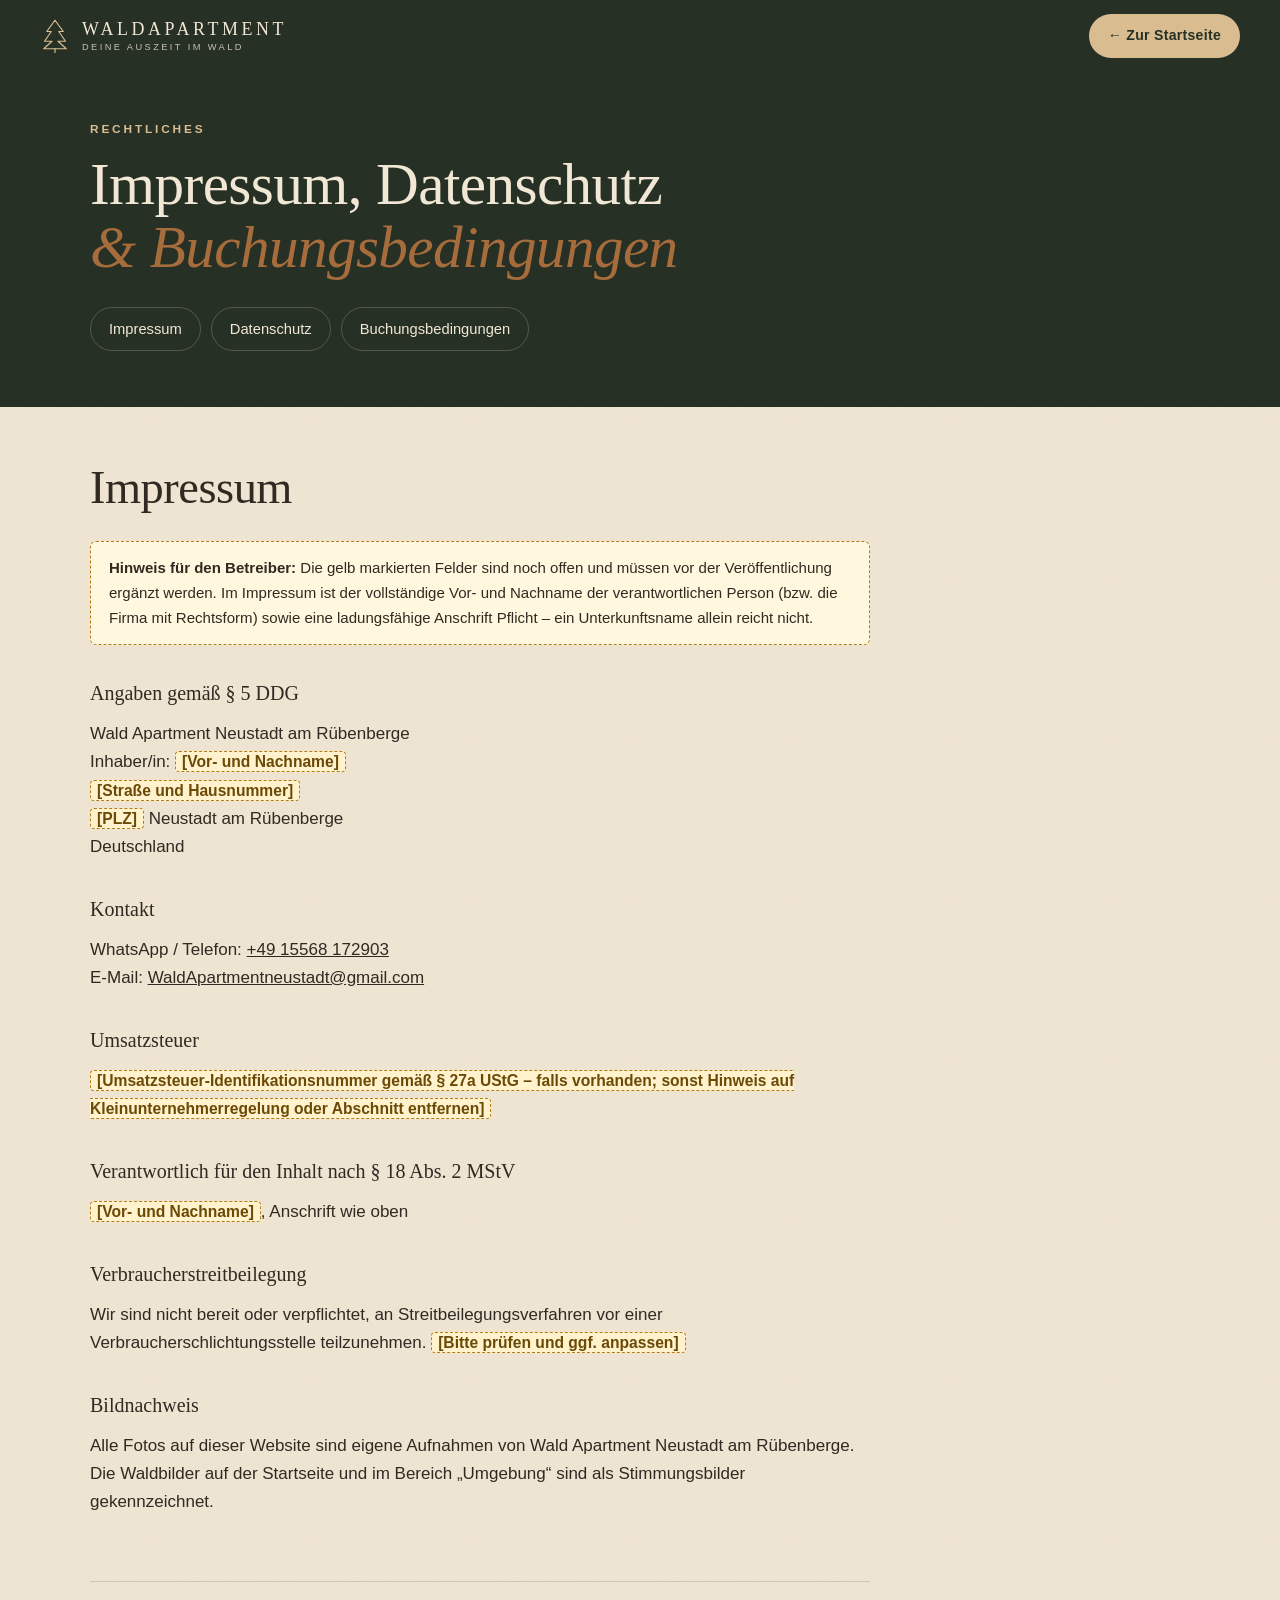
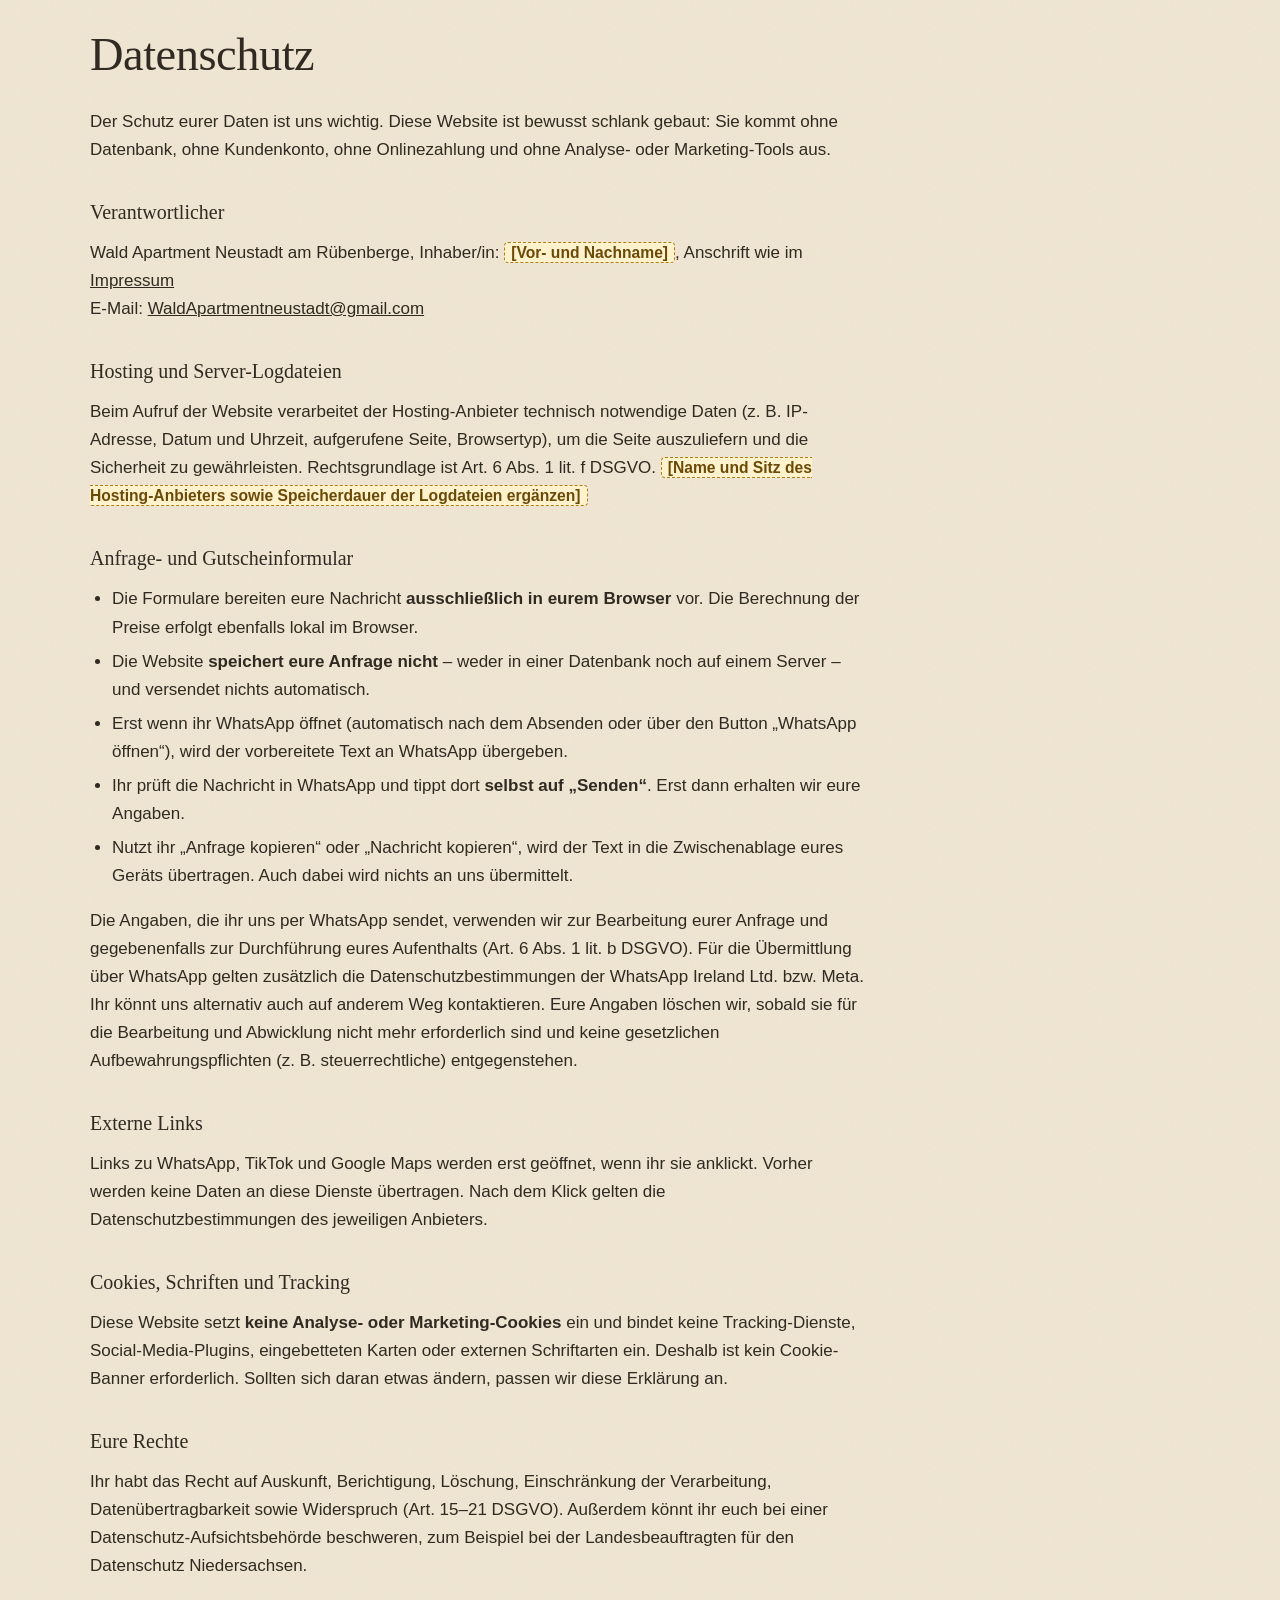
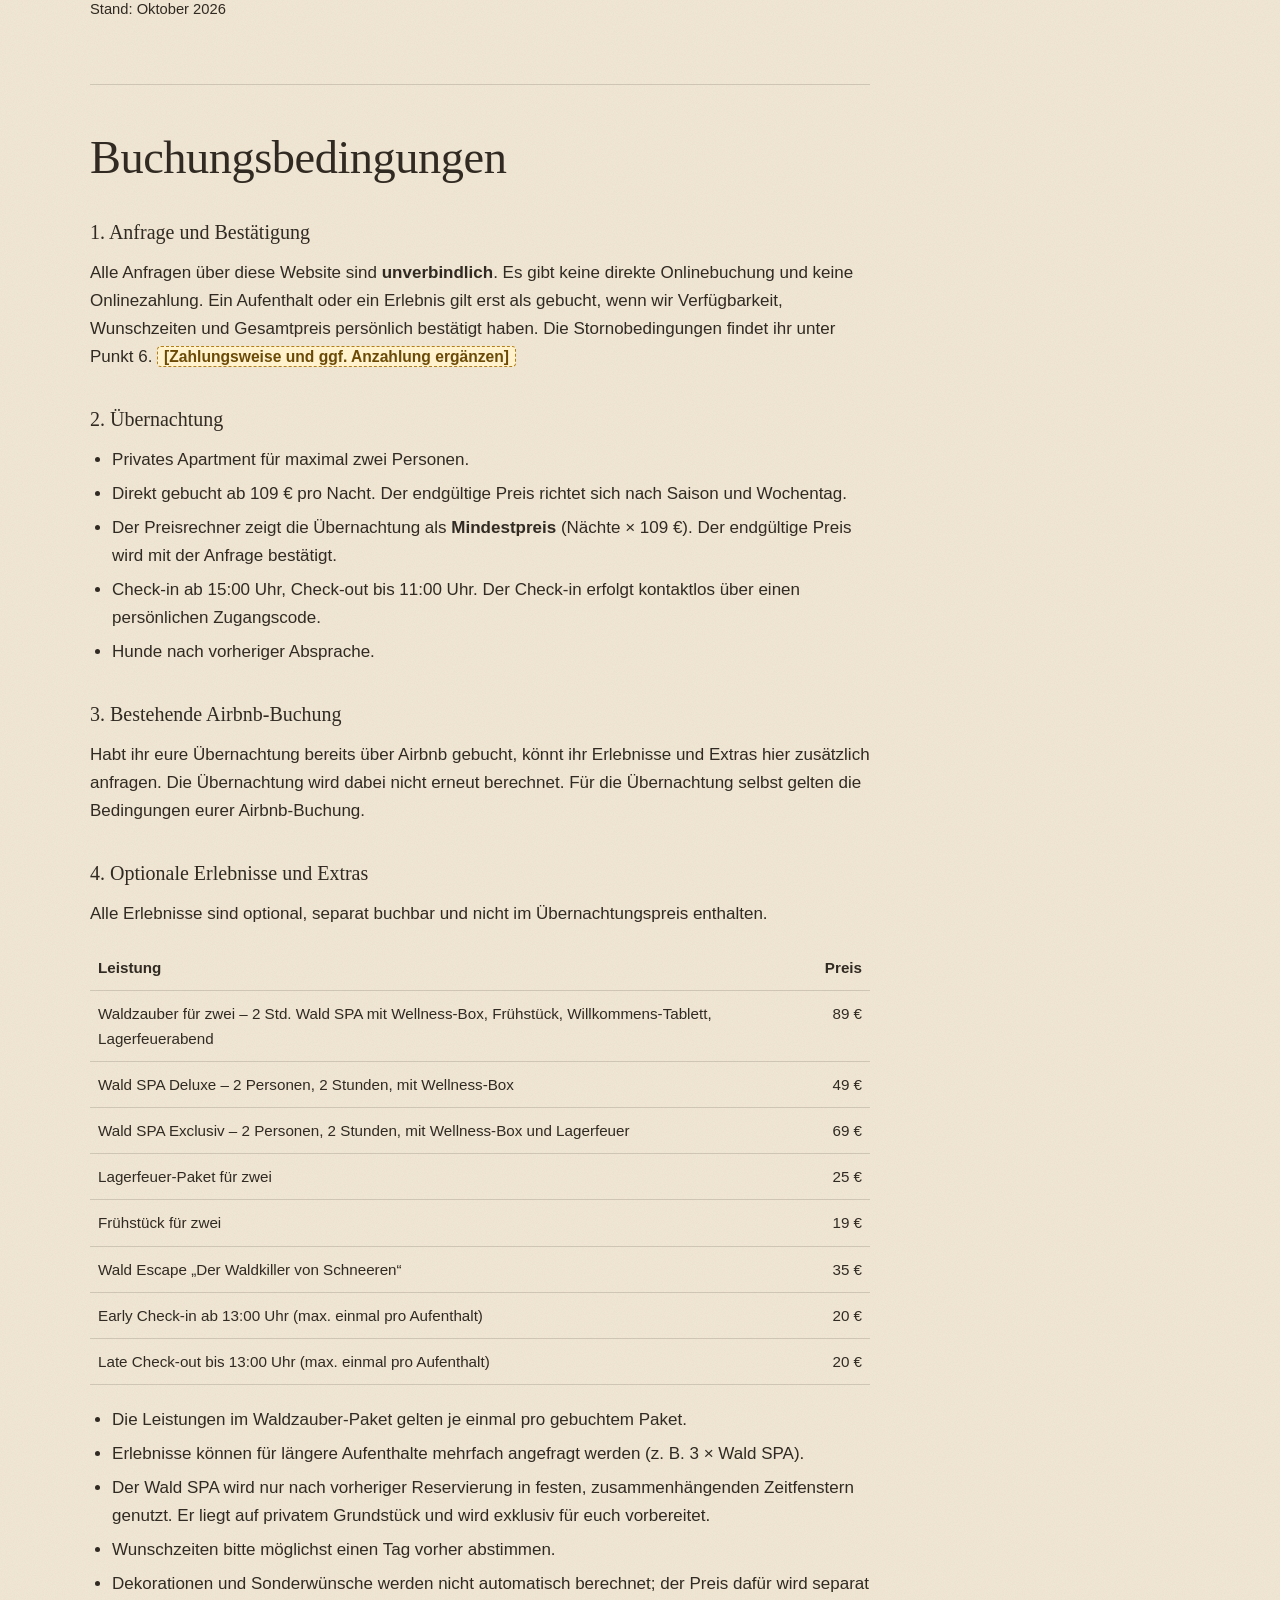
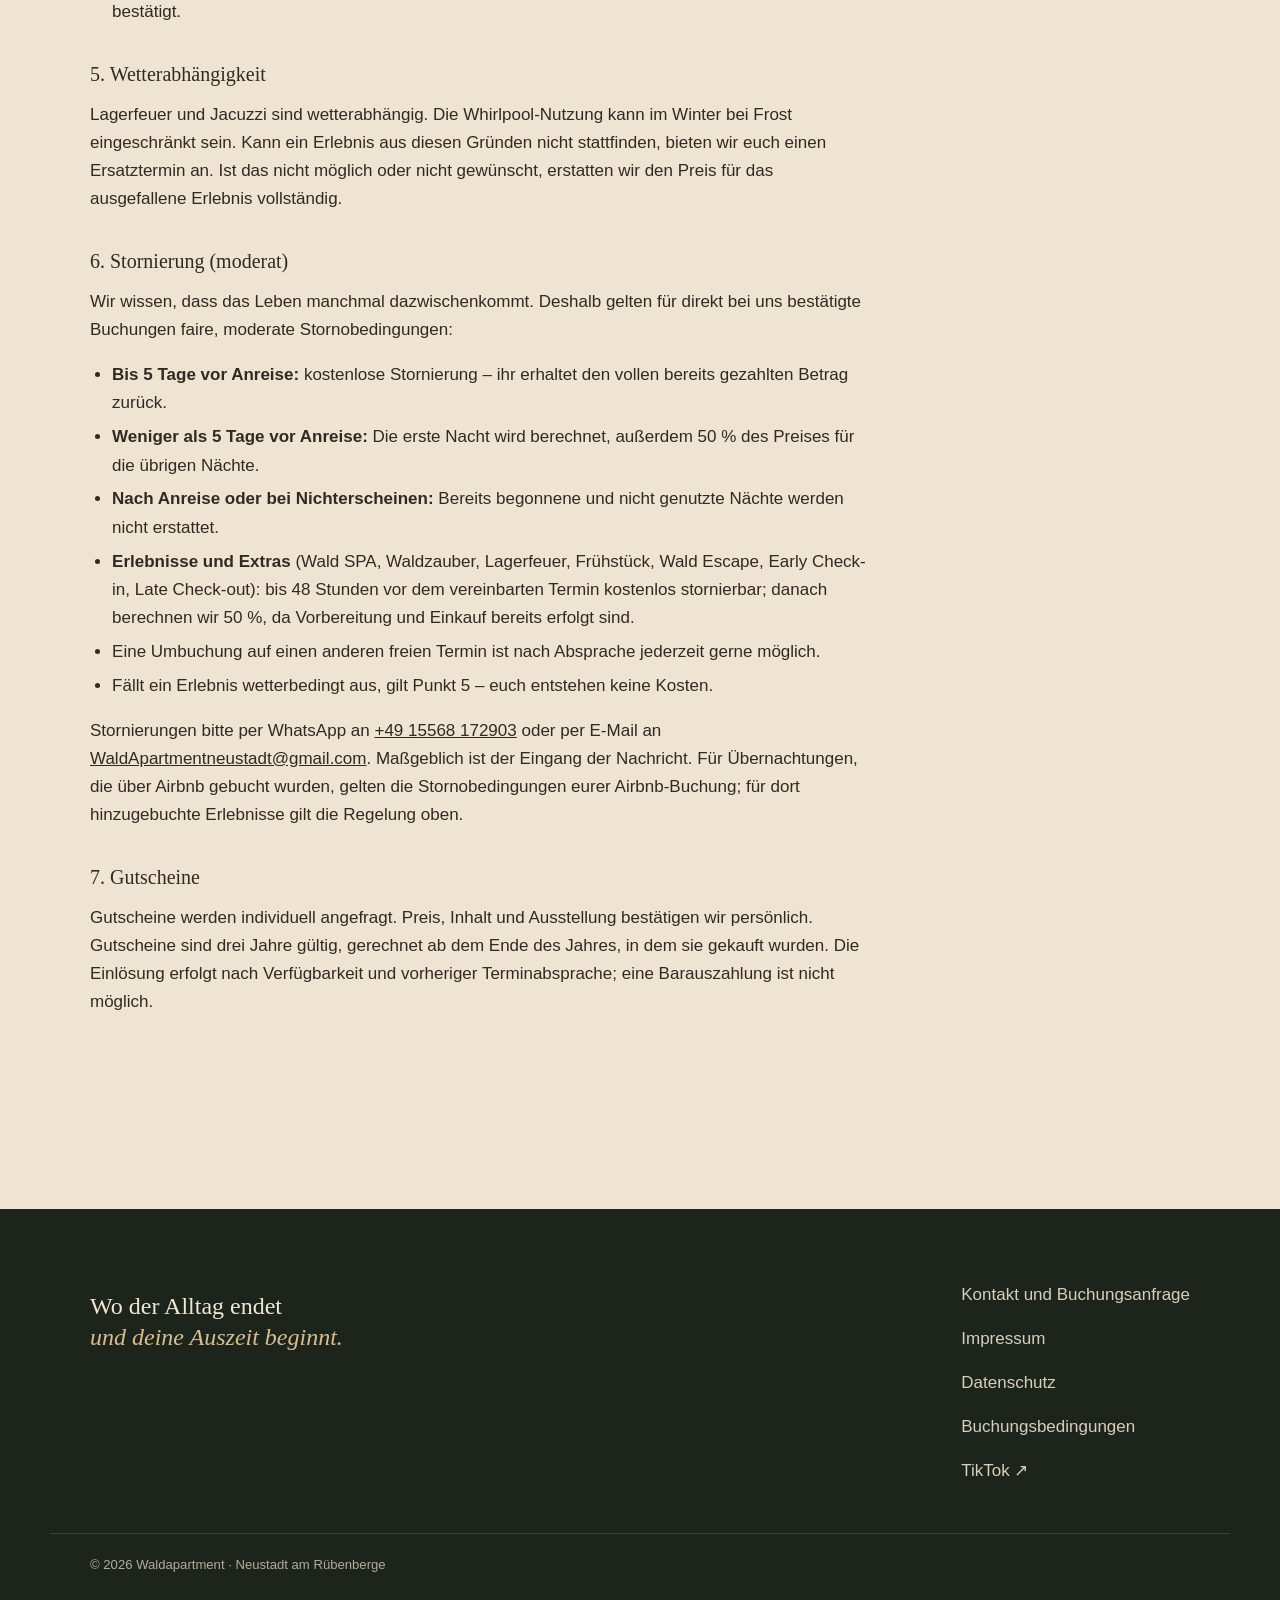
==== commit e992fe47: "Rechtliches: Kontaktdaten, Bildnachweis und moderate Stornobedingungen ergänzt Co-Authored-By: Claud" ====
--- a/rechtliches.html
+++ b/rechtliches.html
@@ -58,11 +58,11 @@
 <main class="legal container" id="inhalt">
   <section id="impressum" aria-labelledby="h-impressum">
     <h2 class="display-3" id="h-impressum">Impressum</h2>
-    <p class="todo-box"><strong>Hinweis für den Betreiber:</strong> Die gelb markierten Felder sind Platzhalter und müssen vor der Veröffentlichung mit den eigenen, vollständigen Angaben ersetzt werden.</p>
+    <p class="todo-box"><strong>Hinweis für den Betreiber:</strong> Die gelb markierten Felder sind noch offen und müssen vor der Veröffentlichung ergänzt werden. Im Impressum ist der vollständige Vor- und Nachname der verantwortlichen Person (bzw. die Firma mit Rechtsform) sowie eine ladungsfähige Anschrift Pflicht – ein Unterkunftsname allein reicht nicht.</p>
     <h3>Angaben gemäß § 5 DDG</h3>
     <p>
-      <span class="todo">[Vor- und Nachname des Betreibers]</span><br>
-      Waldapartment<br>
+      Wald Apartment Neustadt am Rübenberge<br>
+      Inhaber/in: <span class="todo">[Vor- und Nachname]</span><br>
       <span class="todo">[Straße und Hausnummer]</span><br>
       <span class="todo">[PLZ]</span> Neustadt am Rübenberge<br>
       Deutschland
@@ -70,16 +70,16 @@
     <h3>Kontakt</h3>
     <p>
       WhatsApp / Telefon: <a href="https://wa.me/4915568172903" target="_blank" rel="noopener noreferrer">+49 15568 172903</a><br>
-      E-Mail: <span class="todo">[E-Mail-Adresse]</span>
+      E-Mail: <a href="mailto:WaldApartmentneustadt@gmail.com">WaldApartmentneustadt@gmail.com</a>
     </p>
     <h3>Umsatzsteuer</h3>
     <p><span class="todo">[Umsatzsteuer-Identifikationsnummer gemäß § 27a UStG – falls vorhanden; sonst Hinweis auf Kleinunternehmerregelung oder Abschnitt entfernen]</span></p>
     <h3>Verantwortlich für den Inhalt nach § 18 Abs. 2 MStV</h3>
-    <p><span class="todo">[Vor- und Nachname, Anschrift wie oben]</span></p>
+    <p><span class="todo">[Vor- und Nachname]</span>, Anschrift wie oben</p>
     <h3>Verbraucherstreitbeilegung</h3>
     <p>Wir sind nicht bereit oder verpflichtet, an Streitbeilegungsverfahren vor einer Verbraucherschlichtungsstelle teilzunehmen. <span class="todo">[Bitte prüfen und ggf. anpassen]</span></p>
     <h3>Bildnachweis</h3>
-    <p>Fotos des Apartments, Gartens und der Erlebnisse: Waldapartment. Das große Waldbild auf der Startseite sowie das Waldbild im Bereich „Umgebung“ sind Stimmungsbilder. <span class="todo">[Quelle/Lizenz der Stimmungsbilder ergänzen]</span></p>
+    <p>Alle Fotos auf dieser Website sind eigene Aufnahmen von Wald Apartment Neustadt am Rübenberge. Die Waldbilder auf der Startseite und im Bereich „Umgebung“ sind als Stimmungsbilder gekennzeichnet.</p>
   </section>
 
   <section id="datenschutz" aria-labelledby="h-datenschutz">
@@ -87,7 +87,7 @@
     <p>Der Schutz eurer Daten ist uns wichtig. Diese Website ist bewusst schlank gebaut: Sie kommt ohne Datenbank, ohne Kundenkonto, ohne Onlinezahlung und ohne Analyse- oder Marketing-Tools aus.</p>
 
     <h3>Verantwortlicher</h3>
-    <p><span class="todo">[Vor- und Nachname, Anschrift, E-Mail – wie im Impressum]</span></p>
+    <p>Wald Apartment Neustadt am Rübenberge, Inhaber/in: <span class="todo">[Vor- und Nachname]</span>, Anschrift wie im <a href="#impressum">Impressum</a><br>E-Mail: <a href="mailto:WaldApartmentneustadt@gmail.com">WaldApartmentneustadt@gmail.com</a></p>
 
     <h3>Hosting und Server-Logdateien</h3>
     <p>Beim Aufruf der Website verarbeitet der Hosting-Anbieter technisch notwendige Daten (z. B. IP-Adresse, Datum und Uhrzeit, aufgerufene Seite, Browsertyp), um die Seite auszuliefern und die Sicherheit zu gewährleisten. Rechtsgrundlage ist Art. 6 Abs. 1 lit. f DSGVO. <span class="todo">[Name und Sitz des Hosting-Anbieters sowie Speicherdauer der Logdateien ergänzen]</span></p>
@@ -100,7 +100,7 @@
       <li>Ihr prüft die Nachricht in WhatsApp und tippt dort <strong>selbst auf „Senden“</strong>. Erst dann erhalten wir eure Angaben.</li>
       <li>Nutzt ihr „Anfrage kopieren“ oder „Nachricht kopieren“, wird der Text in die Zwischenablage eures Geräts übertragen. Auch dabei wird nichts an uns übermittelt.</li>
     </ul>
-    <p>Die Angaben, die ihr uns per WhatsApp sendet, verwenden wir zur Bearbeitung eurer Anfrage und gegebenenfalls zur Durchführung eures Aufenthalts (Art. 6 Abs. 1 lit. b DSGVO). Für die Übermittlung über WhatsApp gelten zusätzlich die Datenschutzbestimmungen der WhatsApp Ireland Ltd. bzw. Meta. Ihr könnt uns alternativ auch auf anderem Weg kontaktieren. <span class="todo">[Speicherdauer der Anfragen bei uns ergänzen]</span></p>
+    <p>Die Angaben, die ihr uns per WhatsApp sendet, verwenden wir zur Bearbeitung eurer Anfrage und gegebenenfalls zur Durchführung eures Aufenthalts (Art. 6 Abs. 1 lit. b DSGVO). Für die Übermittlung über WhatsApp gelten zusätzlich die Datenschutzbestimmungen der WhatsApp Ireland Ltd. bzw. Meta. Ihr könnt uns alternativ auch auf anderem Weg kontaktieren. Eure Angaben löschen wir, sobald sie für die Bearbeitung und Abwicklung nicht mehr erforderlich sind und keine gesetzlichen Aufbewahrungspflichten (z. B. steuerrechtliche) entgegenstehen.</p>
 
     <h3>Externe Links</h3>
     <p>Links zu WhatsApp, TikTok und Google Maps werden erst geöffnet, wenn ihr sie anklickt. Vorher werden keine Daten an diese Dienste übertragen. Nach dem Klick gelten die Datenschutzbestimmungen des jeweiligen Anbieters.</p>
@@ -110,14 +110,14 @@
 
     <h3>Eure Rechte</h3>
     <p>Ihr habt das Recht auf Auskunft, Berichtigung, Löschung, Einschränkung der Verarbeitung, Datenübertragbarkeit sowie Widerspruch (Art. 15–21 DSGVO). Außerdem könnt ihr euch bei einer Datenschutz-Aufsichtsbehörde beschweren, zum Beispiel bei der Landesbeauftragten für den Datenschutz Niedersachsen.</p>
-    <p class="small">Stand: <span class="todo">[Datum ergänzen]</span></p>
+    <p class="small">Stand: Oktober 2026</p>
   </section>
 
   <section id="bedingungen" aria-labelledby="h-bedingungen">
     <h2 class="display-3" id="h-bedingungen">Buchungsbedingungen</h2>
 
     <h3>1. Anfrage und Bestätigung</h3>
-    <p>Alle Anfragen über diese Website sind <strong>unverbindlich</strong>. Es gibt keine direkte Onlinebuchung und keine Onlinezahlung. Ein Aufenthalt oder ein Erlebnis gilt erst als gebucht, wenn wir Verfügbarkeit, Wunschzeiten und Gesamtpreis persönlich bestätigt haben. <span class="todo">[Zahlungsweise, Anzahlung und Stornobedingungen ergänzen]</span></p>
+    <p>Alle Anfragen über diese Website sind <strong>unverbindlich</strong>. Es gibt keine direkte Onlinebuchung und keine Onlinezahlung. Ein Aufenthalt oder ein Erlebnis gilt erst als gebucht, wenn wir Verfügbarkeit, Wunschzeiten und Gesamtpreis persönlich bestätigt haben. Die Stornobedingungen findet ihr unter Punkt 6. <span class="todo">[Zahlungsweise und ggf. Anzahlung ergänzen]</span></p>
 
     <h3>2. Übernachtung</h3>
     <ul>
@@ -155,10 +155,22 @@
     </ul>
 
     <h3>5. Wetterabhängigkeit</h3>
-    <p>Lagerfeuer und Jacuzzi sind wetterabhängig. Die Whirlpool-Nutzung kann im Winter bei Frost eingeschränkt sein. Kann ein Erlebnis aus diesen Gründen nicht stattfinden, sprechen wir gemeinsam über einen Ersatztermin oder eine Alternative. <span class="todo">[Regelung zur Erstattung ergänzen]</span></p>
+    <p>Lagerfeuer und Jacuzzi sind wetterabhängig. Die Whirlpool-Nutzung kann im Winter bei Frost eingeschränkt sein. Kann ein Erlebnis aus diesen Gründen nicht stattfinden, bieten wir euch einen Ersatztermin an. Ist das nicht möglich oder nicht gewünscht, erstatten wir den Preis für das ausgefallene Erlebnis vollständig.</p>
 
-    <h3>6. Gutscheine</h3>
-    <p>Gutscheine werden individuell angefragt. Preis, Inhalt und Ausstellung bestätigen wir persönlich. <span class="todo">[Gültigkeitsdauer und Einlösebedingungen ergänzen]</span></p>
+    <h3>6. Stornierung (moderat)</h3>
+    <p>Wir wissen, dass das Leben manchmal dazwischenkommt. Deshalb gelten für direkt bei uns bestätigte Buchungen faire, moderate Stornobedingungen:</p>
+    <ul>
+      <li><strong>Bis 5 Tage vor Anreise:</strong> kostenlose Stornierung – ihr erhaltet den vollen bereits gezahlten Betrag zurück.</li>
+      <li><strong>Weniger als 5 Tage vor Anreise:</strong> Die erste Nacht wird berechnet, außerdem 50 % des Preises für die übrigen Nächte.</li>
+      <li><strong>Nach Anreise oder bei Nichterscheinen:</strong> Bereits begonnene und nicht genutzte Nächte werden nicht erstattet.</li>
+      <li><strong>Erlebnisse und Extras</strong> (Wald SPA, Waldzauber, Lagerfeuer, Frühstück, Wald Escape, Early Check-in, Late Check-out): bis 48 Stunden vor dem vereinbarten Termin kostenlos stornierbar; danach berechnen wir 50 %, da Vorbereitung und Einkauf bereits erfolgt sind.</li>
+      <li>Eine Umbuchung auf einen anderen freien Termin ist nach Absprache jederzeit gerne möglich.</li>
+      <li>Fällt ein Erlebnis wetterbedingt aus, gilt Punkt 5 – euch entstehen keine Kosten.</li>
+    </ul>
+    <p>Stornierungen bitte per WhatsApp an <a href="https://wa.me/4915568172903" target="_blank" rel="noopener noreferrer">+49 15568 172903</a> oder per E-Mail an <a href="mailto:WaldApartmentneustadt@gmail.com">WaldApartmentneustadt@gmail.com</a>. Maßgeblich ist der Eingang der Nachricht. Für Übernachtungen, die über Airbnb gebucht wurden, gelten die Stornobedingungen eurer Airbnb-Buchung; für dort hinzugebuchte Erlebnisse gilt die Regelung oben.</p>
+
+    <h3>7. Gutscheine</h3>
+    <p>Gutscheine werden individuell angefragt. Preis, Inhalt und Ausstellung bestätigen wir persönlich. Gutscheine sind drei Jahre gültig, gerechnet ab dem Ende des Jahres, in dem sie gekauft wurden. Die Einlösung erfolgt nach Verfügbarkeit und vorheriger Terminabsprache; eine Barauszahlung ist nicht möglich.</p>
   </section>
 </main>
 
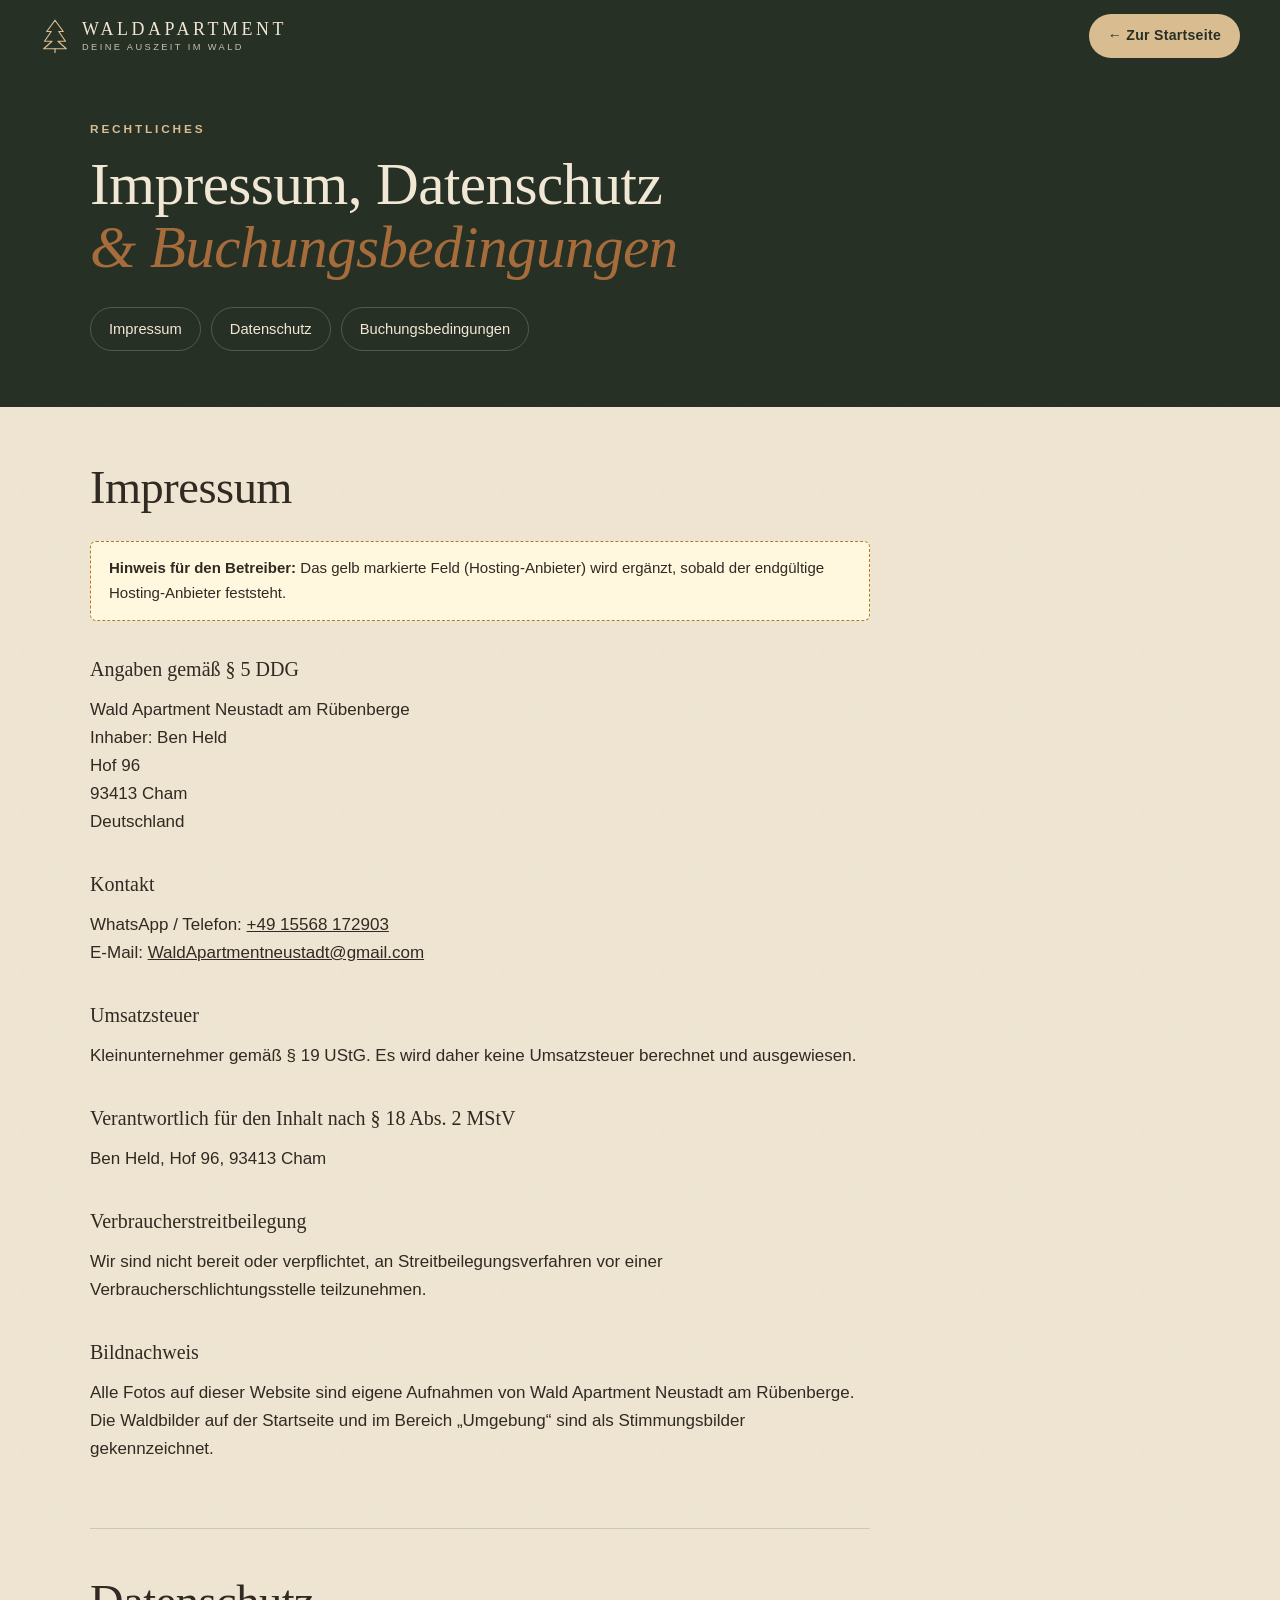
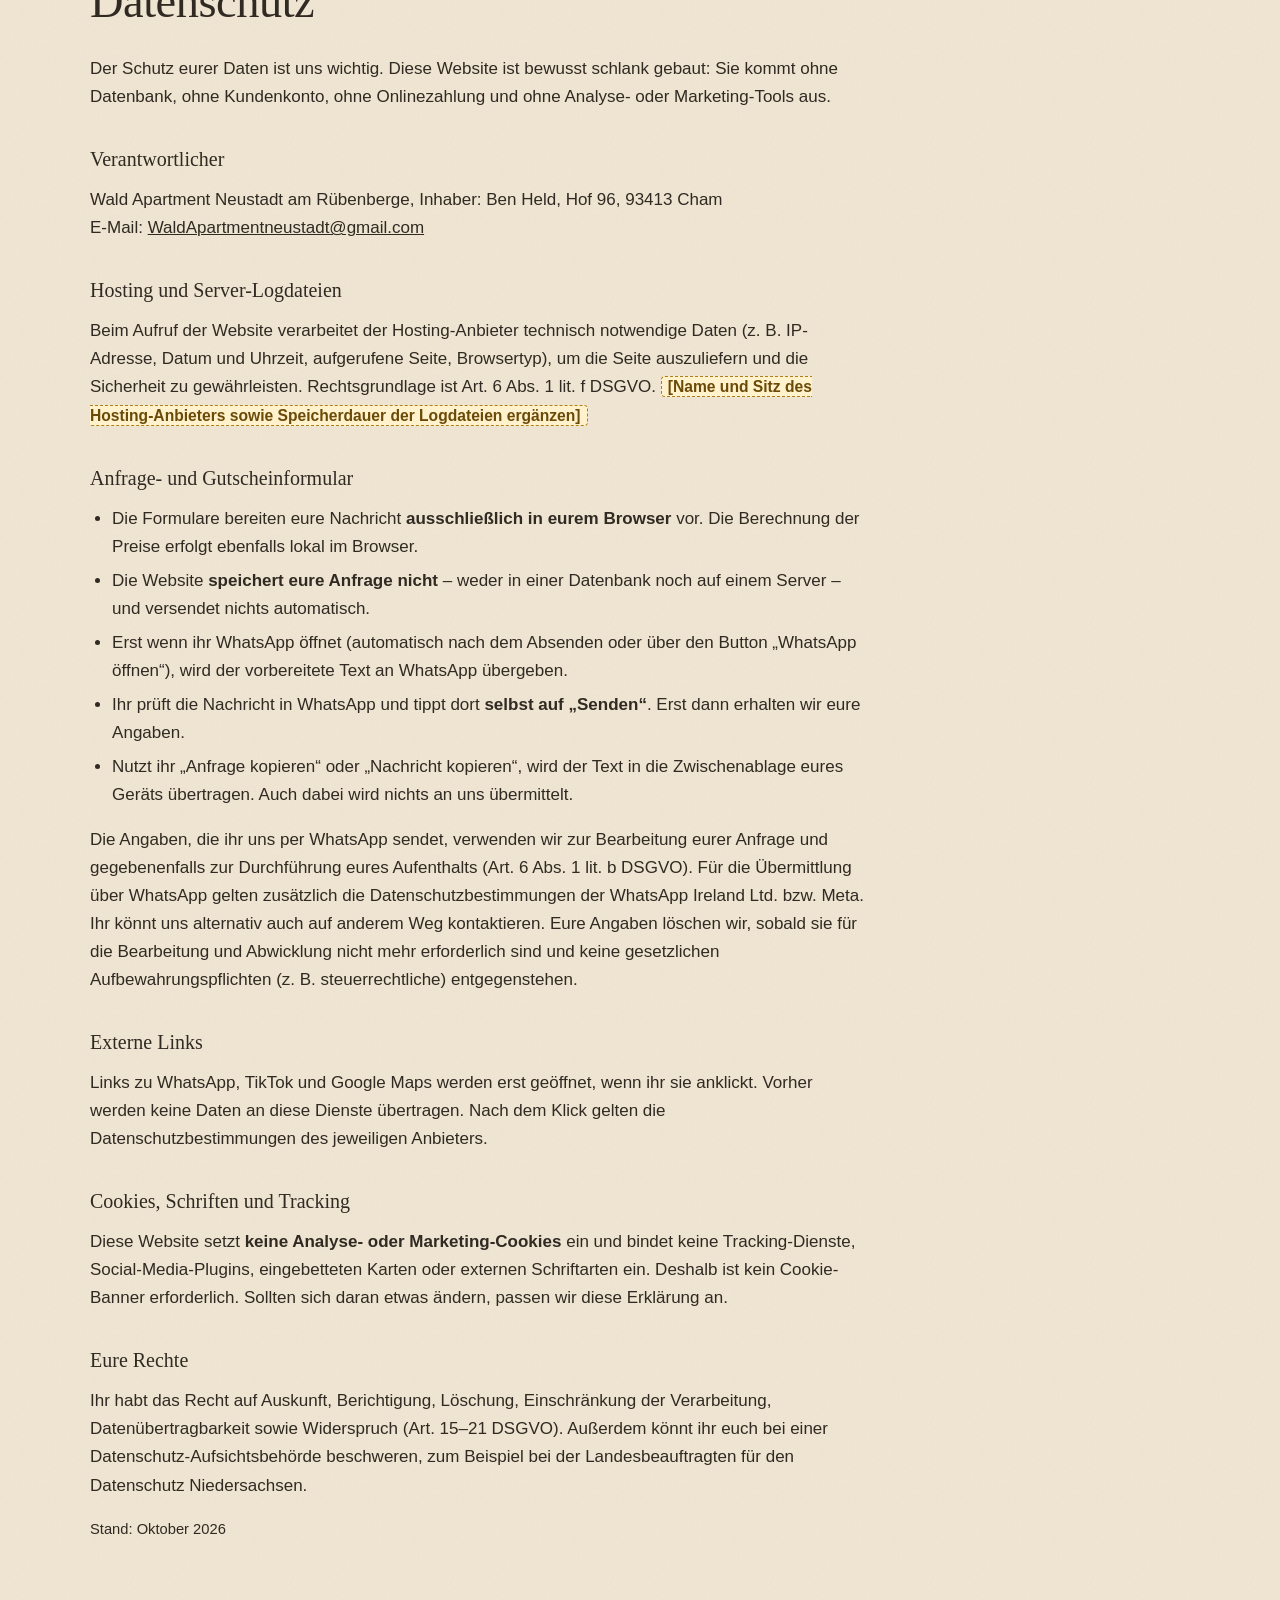
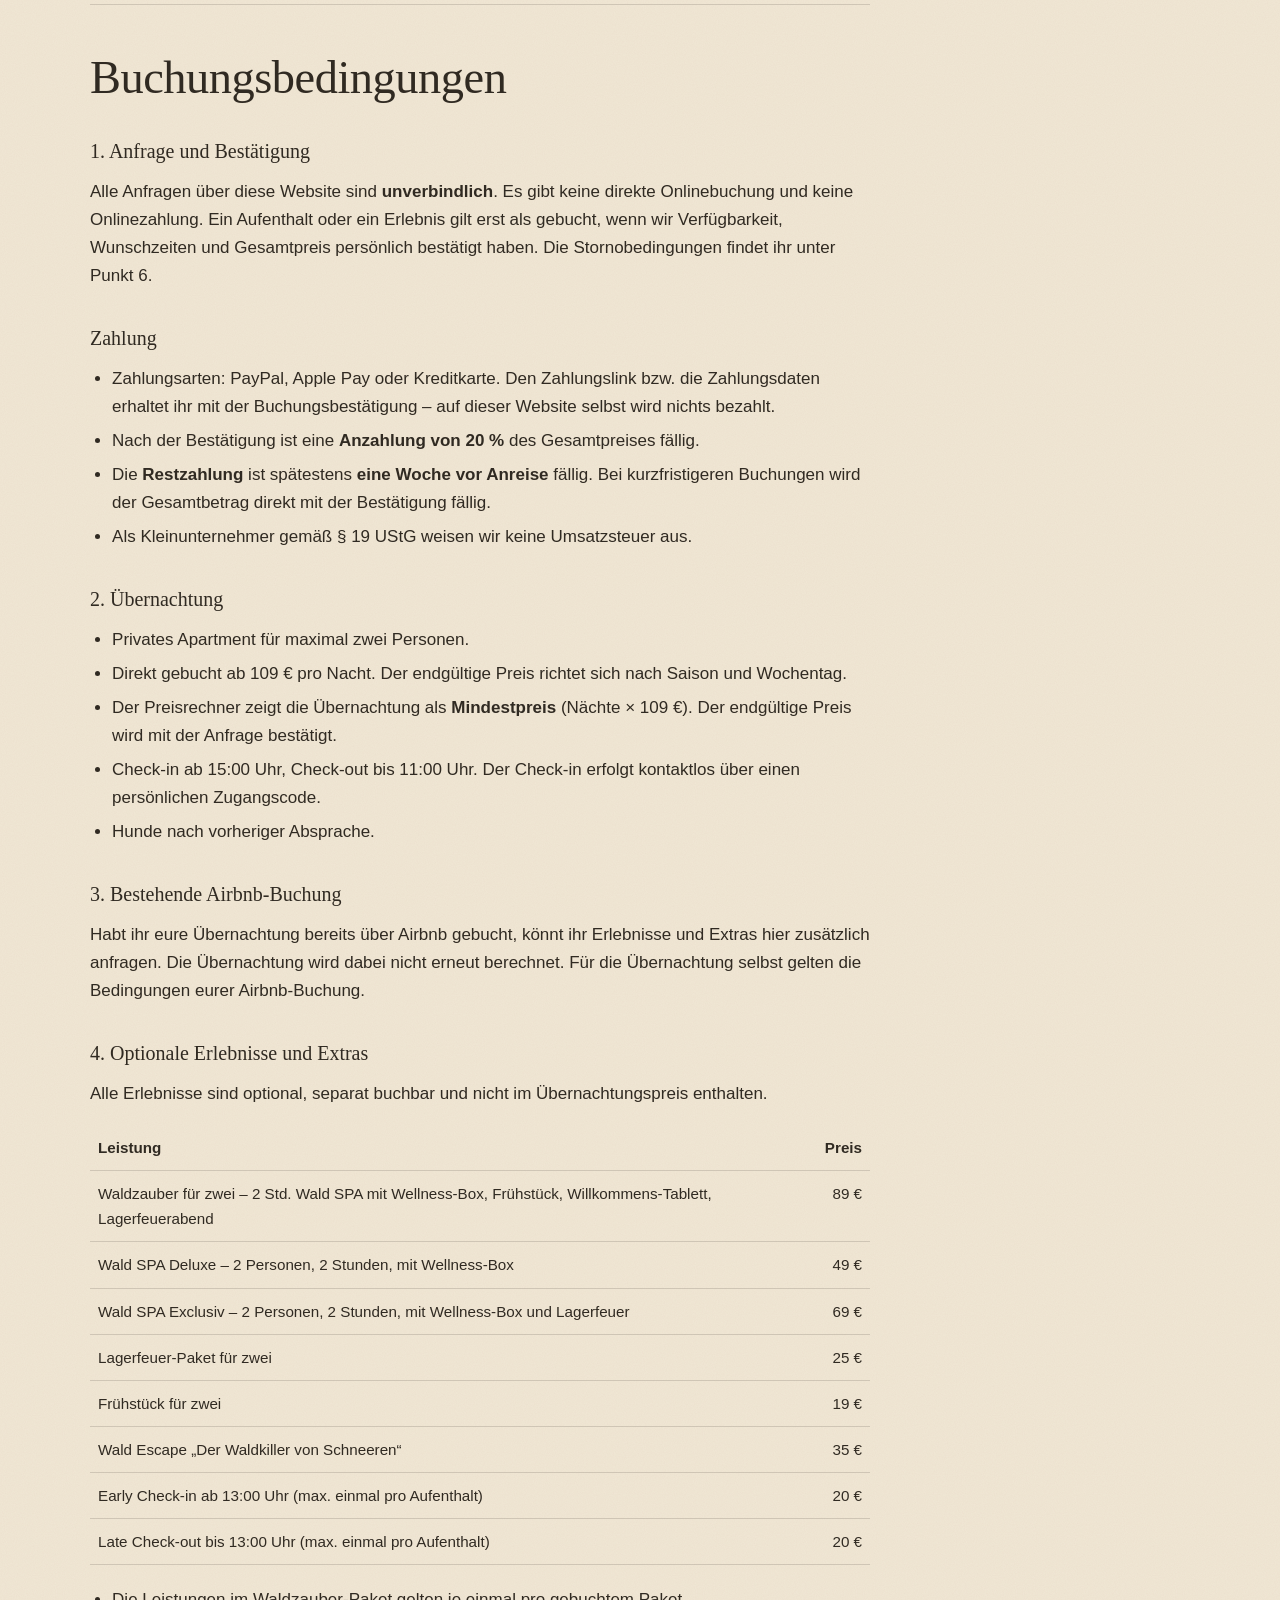
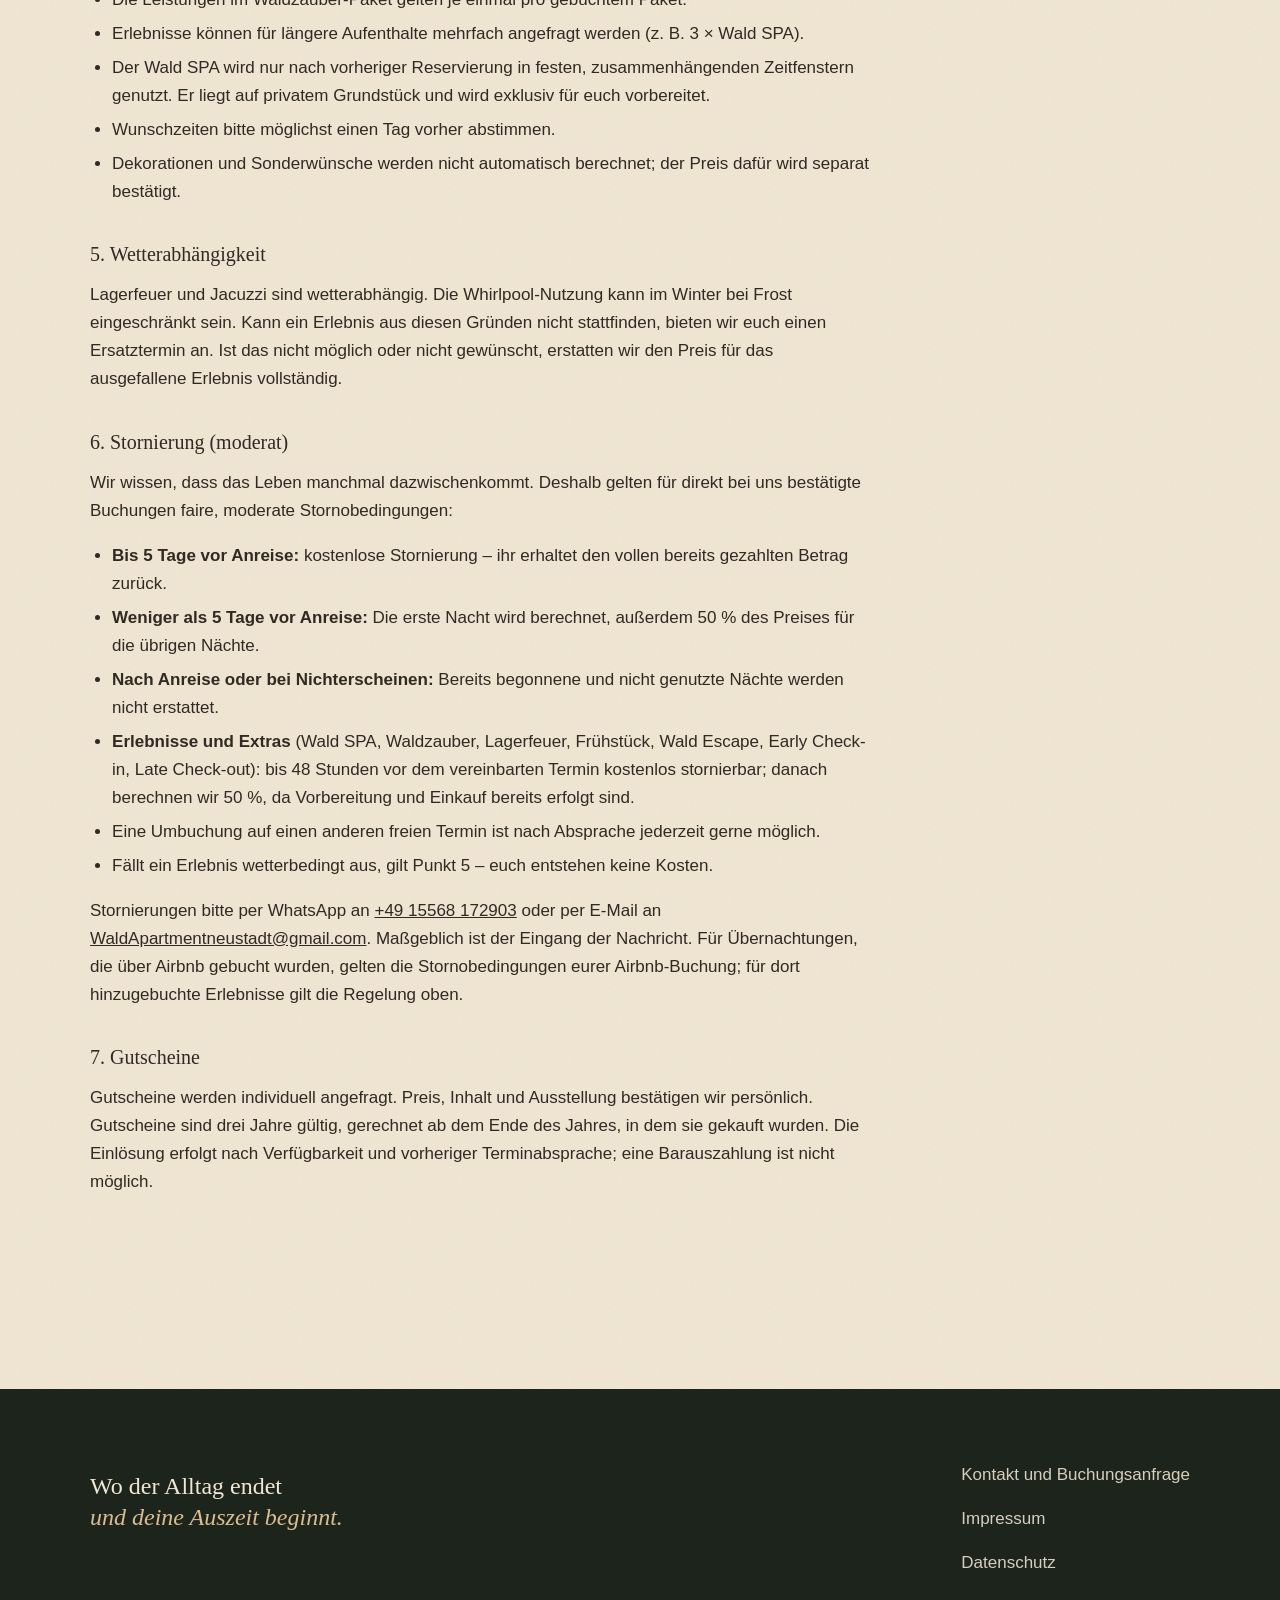
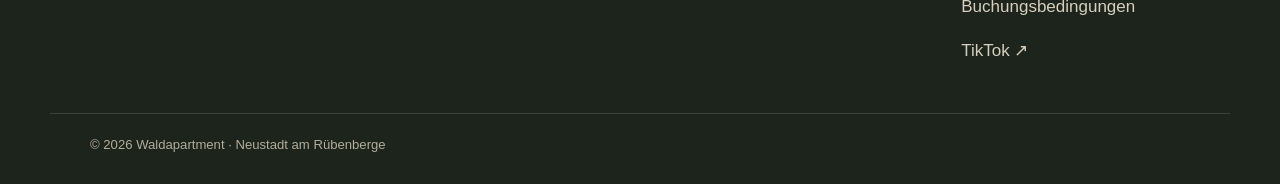
==== commit 4c3f3aa5: "Rechtliches: Impressum, Kleinunternehmerregelung und Zahlungsbedingungen ergänzt Co-Authored-By: Cla" ====
--- a/rechtliches.html
+++ b/rechtliches.html
@@ -58,13 +58,13 @@
 <main class="legal container" id="inhalt">
   <section id="impressum" aria-labelledby="h-impressum">
     <h2 class="display-3" id="h-impressum">Impressum</h2>
-    <p class="todo-box"><strong>Hinweis für den Betreiber:</strong> Die gelb markierten Felder sind noch offen und müssen vor der Veröffentlichung ergänzt werden. Im Impressum ist der vollständige Vor- und Nachname der verantwortlichen Person (bzw. die Firma mit Rechtsform) sowie eine ladungsfähige Anschrift Pflicht – ein Unterkunftsname allein reicht nicht.</p>
+    <p class="todo-box"><strong>Hinweis für den Betreiber:</strong> Das gelb markierte Feld (Hosting-Anbieter) wird ergänzt, sobald der endgültige Hosting-Anbieter feststeht.</p>
     <h3>Angaben gemäß § 5 DDG</h3>
     <p>
       Wald Apartment Neustadt am Rübenberge<br>
-      Inhaber/in: <span class="todo">[Vor- und Nachname]</span><br>
-      <span class="todo">[Straße und Hausnummer]</span><br>
-      <span class="todo">[PLZ]</span> Neustadt am Rübenberge<br>
+      Inhaber: Ben Held<br>
+      Hof 96<br>
+      93413 Cham<br>
       Deutschland
     </p>
     <h3>Kontakt</h3>
@@ -73,11 +73,11 @@
       E-Mail: <a href="mailto:WaldApartmentneustadt@gmail.com">WaldApartmentneustadt@gmail.com</a>
     </p>
     <h3>Umsatzsteuer</h3>
-    <p><span class="todo">[Umsatzsteuer-Identifikationsnummer gemäß § 27a UStG – falls vorhanden; sonst Hinweis auf Kleinunternehmerregelung oder Abschnitt entfernen]</span></p>
+    <p>Kleinunternehmer gemäß § 19 UStG. Es wird daher keine Umsatzsteuer berechnet und ausgewiesen.</p>
     <h3>Verantwortlich für den Inhalt nach § 18 Abs. 2 MStV</h3>
-    <p><span class="todo">[Vor- und Nachname]</span>, Anschrift wie oben</p>
+    <p>Ben Held, Hof 96, 93413 Cham</p>
     <h3>Verbraucherstreitbeilegung</h3>
-    <p>Wir sind nicht bereit oder verpflichtet, an Streitbeilegungsverfahren vor einer Verbraucherschlichtungsstelle teilzunehmen. <span class="todo">[Bitte prüfen und ggf. anpassen]</span></p>
+    <p>Wir sind nicht bereit oder verpflichtet, an Streitbeilegungsverfahren vor einer Verbraucherschlichtungsstelle teilzunehmen.</p>
     <h3>Bildnachweis</h3>
     <p>Alle Fotos auf dieser Website sind eigene Aufnahmen von Wald Apartment Neustadt am Rübenberge. Die Waldbilder auf der Startseite und im Bereich „Umgebung“ sind als Stimmungsbilder gekennzeichnet.</p>
   </section>
@@ -87,7 +87,7 @@
     <p>Der Schutz eurer Daten ist uns wichtig. Diese Website ist bewusst schlank gebaut: Sie kommt ohne Datenbank, ohne Kundenkonto, ohne Onlinezahlung und ohne Analyse- oder Marketing-Tools aus.</p>
 
     <h3>Verantwortlicher</h3>
-    <p>Wald Apartment Neustadt am Rübenberge, Inhaber/in: <span class="todo">[Vor- und Nachname]</span>, Anschrift wie im <a href="#impressum">Impressum</a><br>E-Mail: <a href="mailto:WaldApartmentneustadt@gmail.com">WaldApartmentneustadt@gmail.com</a></p>
+    <p>Wald Apartment Neustadt am Rübenberge, Inhaber: Ben Held, Hof 96, 93413 Cham<br>E-Mail: <a href="mailto:WaldApartmentneustadt@gmail.com">WaldApartmentneustadt@gmail.com</a></p>
 
     <h3>Hosting und Server-Logdateien</h3>
     <p>Beim Aufruf der Website verarbeitet der Hosting-Anbieter technisch notwendige Daten (z. B. IP-Adresse, Datum und Uhrzeit, aufgerufene Seite, Browsertyp), um die Seite auszuliefern und die Sicherheit zu gewährleisten. Rechtsgrundlage ist Art. 6 Abs. 1 lit. f DSGVO. <span class="todo">[Name und Sitz des Hosting-Anbieters sowie Speicherdauer der Logdateien ergänzen]</span></p>
@@ -117,7 +117,14 @@
     <h2 class="display-3" id="h-bedingungen">Buchungsbedingungen</h2>
 
     <h3>1. Anfrage und Bestätigung</h3>
-    <p>Alle Anfragen über diese Website sind <strong>unverbindlich</strong>. Es gibt keine direkte Onlinebuchung und keine Onlinezahlung. Ein Aufenthalt oder ein Erlebnis gilt erst als gebucht, wenn wir Verfügbarkeit, Wunschzeiten und Gesamtpreis persönlich bestätigt haben. Die Stornobedingungen findet ihr unter Punkt 6. <span class="todo">[Zahlungsweise und ggf. Anzahlung ergänzen]</span></p>
+    <p>Alle Anfragen über diese Website sind <strong>unverbindlich</strong>. Es gibt keine direkte Onlinebuchung und keine Onlinezahlung. Ein Aufenthalt oder ein Erlebnis gilt erst als gebucht, wenn wir Verfügbarkeit, Wunschzeiten und Gesamtpreis persönlich bestätigt haben. Die Stornobedingungen findet ihr unter Punkt 6.</p>
+    <h3>Zahlung</h3>
+    <ul>
+      <li>Zahlungsarten: PayPal, Apple Pay oder Kreditkarte. Den Zahlungslink bzw. die Zahlungsdaten erhaltet ihr mit der Buchungsbestätigung – auf dieser Website selbst wird nichts bezahlt.</li>
+      <li>Nach der Bestätigung ist eine <strong>Anzahlung von 20 %</strong> des Gesamtpreises fällig.</li>
+      <li>Die <strong>Restzahlung</strong> ist spätestens <strong>eine Woche vor Anreise</strong> fällig. Bei kurzfristigeren Buchungen wird der Gesamtbetrag direkt mit der Bestätigung fällig.</li>
+      <li>Als Kleinunternehmer gemäß § 19 UStG weisen wir keine Umsatzsteuer aus.</li>
+    </ul>
 
     <h3>2. Übernachtung</h3>
     <ul>
